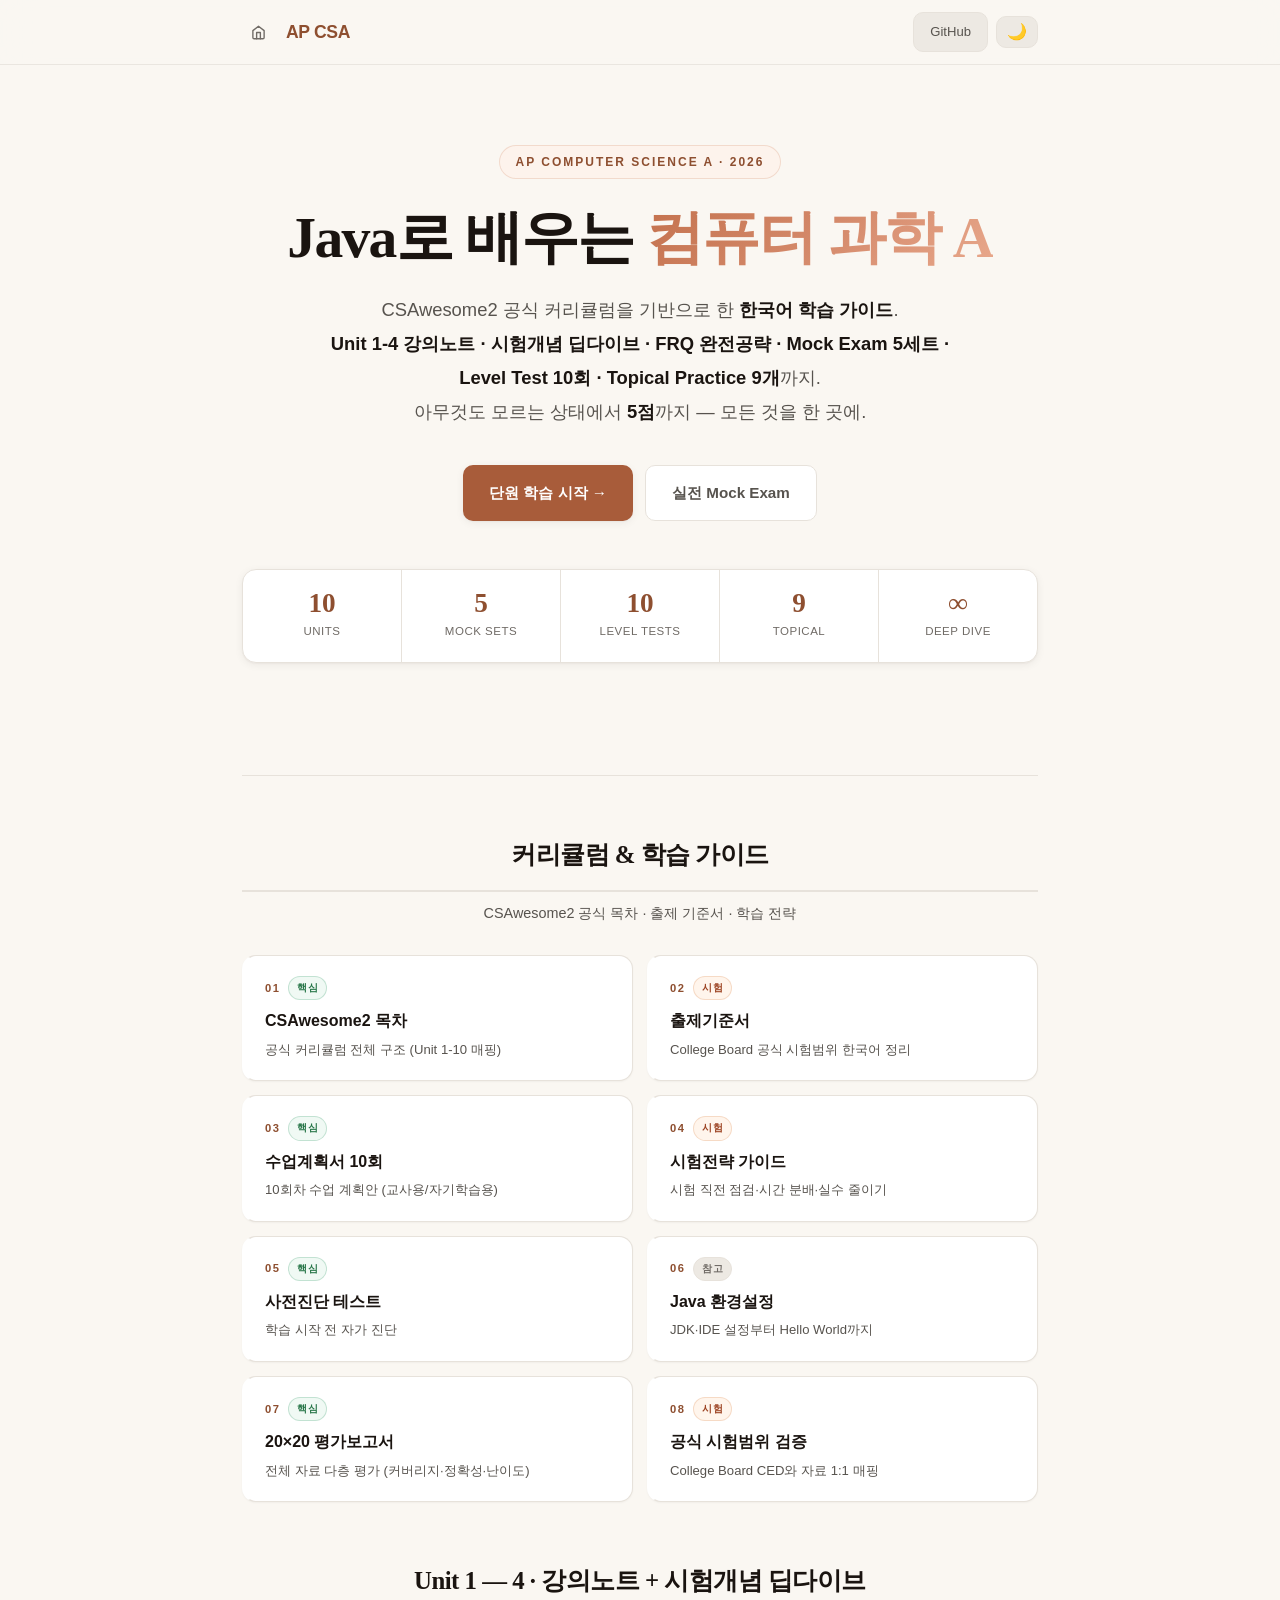
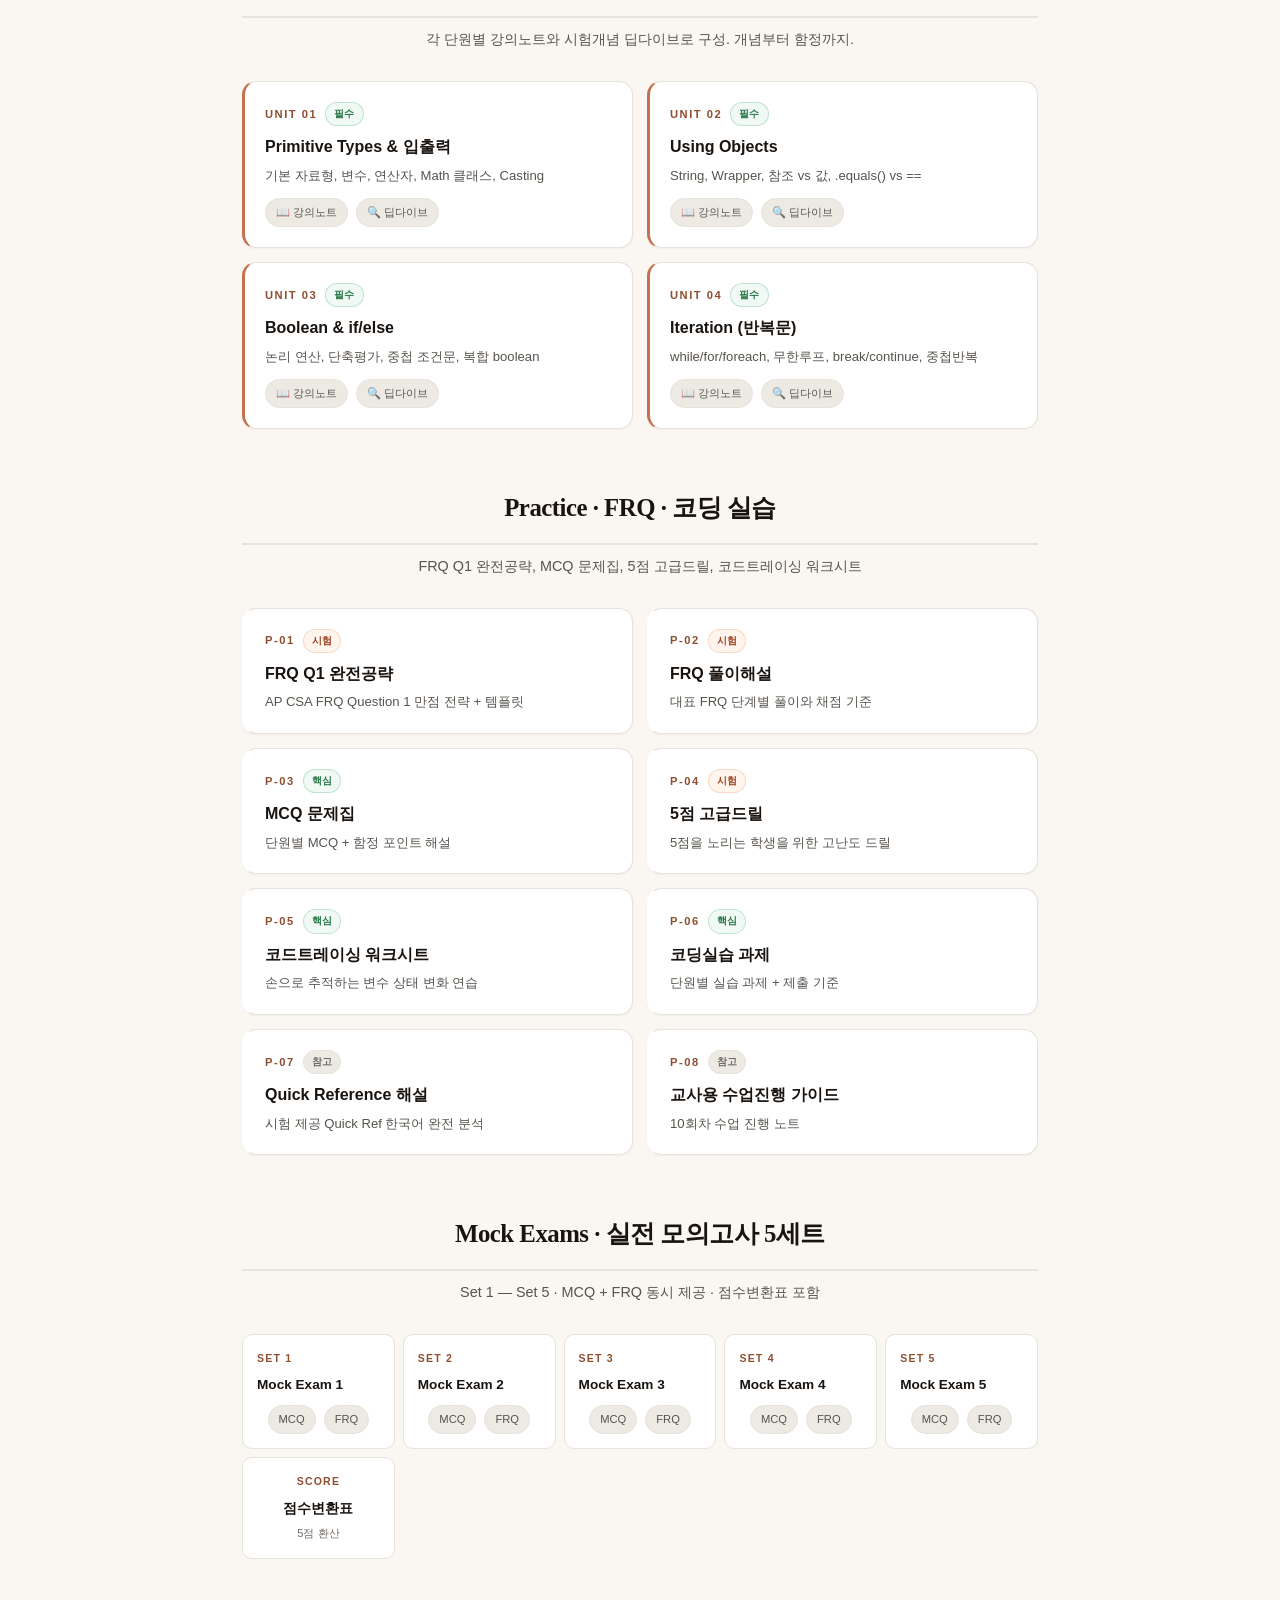
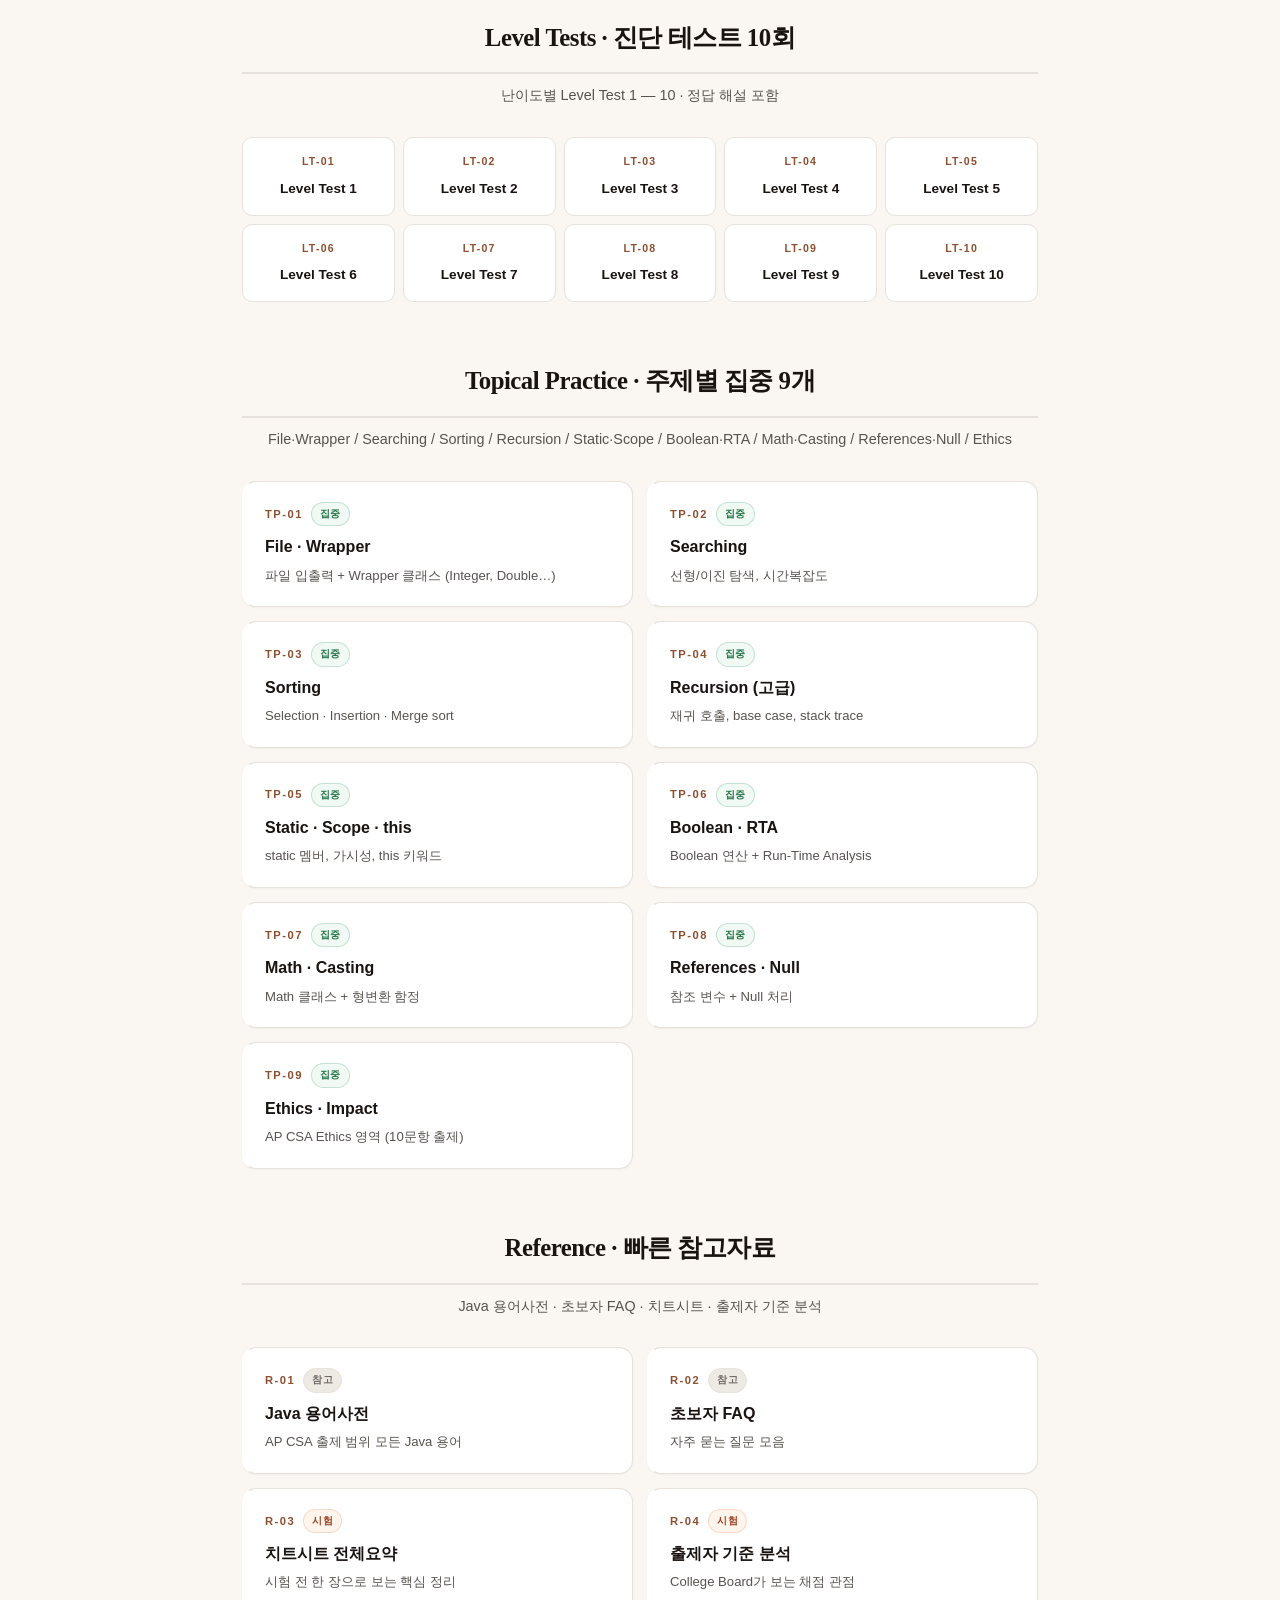
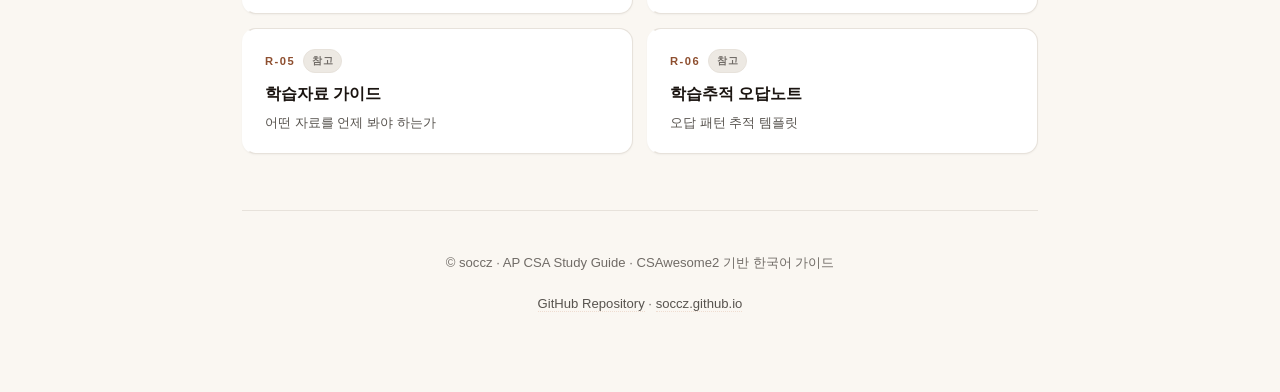
==== index.html @ 35b4ce29 "Add visualization site (index + viewer) — python-why 스타일 - index.html: 7개 섹션 카드 (Curriculum / Units " ====
<!DOCTYPE html>
<html lang="ko" data-theme="light">
<head>
  <script>try{var t=localStorage.getItem("ap-csa-theme");if(t)document.documentElement.setAttribute("data-theme",t);}catch(e){}</script>
  <meta charset="UTF-8">
  <link rel="icon" type="image/svg+xml" href="assets/favicon.svg">
  <meta name="viewport" content="width=device-width, initial-scale=1.0">
  <title>AP CSA — Java로 배우는 컴퓨터 과학 A | 2026 시험 완벽 대비</title>
  <meta name="description" content="AP Computer Science A 한국어 완벽 가이드. CSAwesome2 기반 Unit 1-10 강의노트, FRQ 완전공략, Mock Exam 5세트, Level Test 10회, Topical Practice 9개. 아무것도 모르는 상태에서 5점까지.">
  <meta property="og:type" content="website">
  <meta property="og:title" content="AP CSA — Java로 배우는 컴퓨터 과학 A">
  <meta property="og:description" content="CSAwesome2 기반 한국어 학습 가이드. Unit 강의노트 + 시험개념 딥다이브 + FRQ 공략 + Mock Exam + Level Test + Topical Practice.">
  <meta property="og:url" content="https://soccz.github.io/AP_CSA/">
  <meta property="og:site_name" content="AP CSA Study Guide">
  <meta property="og:locale" content="ko_KR">
  <meta name="twitter:card" content="summary">
  <link rel="canonical" href="https://soccz.github.io/AP_CSA/">
  <link rel="stylesheet" href="css/style.css">
  <style>
    /* ===== AP CSA LANDING ===== */
    .hero { padding: 80px 0 56px; text-align: center; }
    .hero-eyebrow {
      display: inline-block; font-size: 0.75rem; font-weight: 700;
      letter-spacing: 2px; text-transform: uppercase;
      color: var(--accent-text); background: var(--accent-soft);
      border: 1px solid var(--border-accent); border-radius: var(--radius-full);
      padding: 5px 16px; margin-bottom: 24px;
    }
    .hero-title {
      font-family: 'Noto Serif KR', serif;
      font-size: clamp(2.4rem, 6vw, 3.6rem);
      font-weight: 900; line-height: 1.2; letter-spacing: -0.03em;
      color: var(--text); margin-bottom: 8px;
    }
    .hero-title .accent {
      background: var(--accent-gradient);
      -webkit-background-clip: text; -webkit-text-fill-color: transparent;
      background-clip: text;
    }
    .hero-subtitle-main {
      font-size: clamp(1rem, 2.5vw, 1.15rem);
      color: var(--text-secondary); line-height: 1.85;
      max-width: 620px; margin: 20px auto 0;
    }
    .hero-subtitle-main strong { color: var(--text); font-weight: 700; }
    .hero-cta-group {
      display: flex; gap: 12px; justify-content: center; flex-wrap: wrap; margin-top: 36px;
    }
    .btn-primary, .btn-secondary {
      display: inline-flex; align-items: center; gap: 8px;
      border-radius: var(--radius-sm); padding: 13px 26px;
      font-size: 0.95rem; font-weight: 700; text-decoration: none; cursor: pointer;
      transition: all 0.25s var(--ease-out); font-family: 'Noto Sans KR', sans-serif;
    }
    .btn-primary { background: var(--accent-hover); color:#fff; border: none; box-shadow: var(--shadow-sm); }
    .btn-primary:hover { transform: translateY(-2px); box-shadow: var(--shadow-md), 0 0 0 4px var(--accent-soft); color:#fff; }
    .btn-secondary { background: var(--bg-elevated); color: var(--text-secondary); border: 1px solid var(--border); }
    .btn-secondary:hover { color: var(--text); border-color: var(--border-accent); transform: translateY(-2px); box-shadow: var(--shadow-sm); }

    .stats-row {
      display: flex; gap: 0; justify-content: center;
      border: 1px solid var(--border); border-radius: var(--radius);
      background: var(--bg-elevated); overflow: hidden;
      margin: 48px 0 0; box-shadow: var(--shadow-sm);
    }
    .stat-item { flex: 1; text-align: center; padding: 20px 12px; border-right: 1px solid var(--border); }
    .stat-item:last-child { border-right: none; }
    .stat-num { font-family: 'Noto Serif KR', serif; font-size: 1.7rem; font-weight: 900; color: var(--accent-text); line-height: 1; display: block; }
    .stat-label { font-size: 0.72rem; color: var(--text-muted); margin-top: 4px; display: block; letter-spacing: 0.5px; }

    .section-divider { border:none; height:1px; background: var(--border); margin: 56px 0; }

    .section-header { text-align: center; margin-bottom: 28px; }
    .section-header h2 { font-size: 1.55rem; font-weight: 900; margin-bottom: 8px; }
    .section-header p { color: var(--text-secondary); font-size: 0.9rem; }

    .card-grid {
      display: grid; grid-template-columns: repeat(auto-fill, minmax(280px, 1fr));
      gap: 14px; margin-bottom: 56px;
    }
    .doc-card {
      background: var(--bg-elevated); border: 1px solid var(--border);
      border-radius: var(--radius); padding: 20px 20px;
      text-decoration: none; color: inherit;
      transition: all 0.25s var(--ease-out);
      box-shadow: var(--shadow-xs); display: block;
      border-left: 3px solid transparent;
    }
    .doc-card:hover {
      transform: translateY(-3px); box-shadow: var(--shadow-md);
      border-color: var(--border-accent); border-left-color: var(--accent);
      color: inherit;
    }
    .doc-card-meta {
      display: flex; align-items: center; gap: 8px; margin-bottom: 10px;
    }
    .doc-card-num {
      font-size: 0.7rem; font-weight: 700; color: var(--accent-text);
      text-transform: uppercase; letter-spacing: 1.5px;
    }
    .doc-card-tag {
      font-size: 0.62rem; font-weight: 600; padding: 2px 8px;
      border-radius: var(--radius-full); border: 1px solid; letter-spacing: 0.3px;
    }
    .tag-core { color:#267547; background:#f0f9f4; border-color: rgba(59,155,110,0.25); }
    .tag-exam { color:#9c4221; background:#fff5ec; border-color: rgba(220,135,80,0.25); }
    .tag-ref  { color: var(--text-muted); background: var(--surface); border-color: var(--border); }
    [data-theme="dark"] .tag-core { color:#7ee0a8; background: rgba(59,155,110,0.12); }
    [data-theme="dark"] .tag-exam { color:#ffb27a; background: rgba(220,135,80,0.12); }

    .doc-card-title {
      font-size: 1rem; font-weight: 700; margin-bottom: 6px;
      line-height: 1.4; color: var(--text);
    }
    .doc-card-desc {
      font-size: 0.82rem; color: var(--text-secondary); line-height: 1.65;
    }

    /* Sub-grid for compact mock/level/tp lists */
    .compact-grid {
      display: grid; grid-template-columns: repeat(auto-fill, minmax(140px, 1fr));
      gap: 8px; margin-bottom: 56px;
    }
    .mini-card {
      background: var(--bg-elevated); border: 1px solid var(--border);
      border-radius: var(--radius-sm); padding: 14px 14px;
      text-decoration: none; color: inherit;
      transition: all 0.2s var(--ease-out); display: block;
      text-align: center;
    }
    .mini-card:hover {
      transform: translateY(-2px); box-shadow: var(--shadow-sm);
      border-color: var(--border-accent); color: inherit;
    }
    .mini-card-num { font-size: 0.66rem; font-weight: 700; color: var(--accent-text); letter-spacing: 1.2px; text-transform: uppercase; }
    .mini-card-title { font-size: 0.85rem; font-weight: 700; margin-top: 4px; color: var(--text); }
    .mini-card-sub { font-size: 0.7rem; color: var(--text-muted); margin-top: 2px; }

    .pill-row { display:flex; gap: 8px; flex-wrap: wrap; margin-top: 12px; }
    .pill {
      font-size: 0.7rem; padding: 3px 10px; border-radius: var(--radius-full);
      background: var(--surface); border: 1px solid var(--border); color: var(--text-secondary);
    }

    .footer { padding: 40px 0 60px; text-align: center; color: var(--text-muted); font-size: 0.82rem; border-top: 1px solid var(--border); margin-top: 32px; }
    .footer a { color: var(--text-secondary); text-decoration: none; border-bottom: 1px dotted var(--border-accent); }
  </style>
</head>
<body>
<a href="#main-content" class="skip-link">본문 바로가기</a>

<header class="site-header">
  <div class="header-inner">
    <div style="display:flex;align-items:center;gap:12px;">
      <a href="https://soccz.github.io" class="home-btn" title="soccz.github.io" aria-label="포트폴리오 홈"><svg width="15" height="15" viewBox="0 0 24 24" fill="none" stroke="currentColor" stroke-width="2.2" stroke-linecap="round" stroke-linejoin="round"><path d="M3 9l9-7 9 7v11a2 2 0 01-2 2H5a2 2 0 01-2-2z"/><polyline points="9 22 9 12 15 12 15 22"/></svg></a>
      <a href="index.html" class="site-title">AP CSA</a>
    </div>
    <div class="header-nav">
      <a href="https://github.com/soccz/AP_CSA" target="_blank" rel="noopener" class="nav-btn">GitHub</a>
      <button class="theme-toggle" aria-label="테마 전환"><span aria-hidden="true">🌙</span></button>
    </div>
  </div>
</header>

<div class="page-wrapper">
<main id="main-content" class="container">

  <!-- HERO -->
  <section class="hero">
    <span class="hero-eyebrow">AP Computer Science A · 2026</span>
    <h1 class="hero-title">Java로 배우는 <span class="accent">컴퓨터 과학 A</span></h1>
    <p class="hero-subtitle-main">
      CSAwesome2 공식 커리큘럼을 기반으로 한 <strong>한국어 학습 가이드</strong>.<br>
      <strong>Unit 1-4 강의노트 · 시험개념 딥다이브 · FRQ 완전공략 · Mock Exam 5세트 · Level Test 10회 · Topical Practice 9개</strong>까지.<br>
      아무것도 모르는 상태에서 <strong>5점</strong>까지 — 모든 것을 한 곳에.
    </p>
    <div class="hero-cta-group">
      <a href="#units" class="btn-primary">단원 학습 시작 →</a>
      <a href="#mock" class="btn-secondary">실전 Mock Exam</a>
    </div>
    <div class="stats-row">
      <div class="stat-item"><span class="stat-num">10</span><span class="stat-label">UNITS</span></div>
      <div class="stat-item"><span class="stat-num">5</span><span class="stat-label">MOCK SETS</span></div>
      <div class="stat-item"><span class="stat-num">10</span><span class="stat-label">LEVEL TESTS</span></div>
      <div class="stat-item"><span class="stat-num">9</span><span class="stat-label">TOPICAL</span></div>
      <div class="stat-item"><span class="stat-num">∞</span><span class="stat-label">DEEP DIVE</span></div>
    </div>
  </section>

  <hr class="section-divider" id="curriculum">

  <!-- 1. CURRICULUM -->
  <div class="section-header">
    <h2>커리큘럼 & 학습 가이드</h2>
    <p>CSAwesome2 공식 목차 · 출제 기준서 · 학습 전략</p>
  </div>
  <div class="card-grid" id="grid-curriculum"></div>

  <!-- 2. UNITS -->
  <div class="section-header" id="units">
    <h2>Unit 1 — 4 · 강의노트 + 시험개념 딥다이브</h2>
    <p>각 단원별 강의노트와 시험개념 딥다이브로 구성. 개념부터 함정까지.</p>
  </div>
  <div class="card-grid" id="grid-units"></div>

  <!-- 3. PRACTICE -->
  <div class="section-header" id="practice">
    <h2>Practice · FRQ · 코딩 실습</h2>
    <p>FRQ Q1 완전공략, MCQ 문제집, 5점 고급드릴, 코드트레이싱 워크시트</p>
  </div>
  <div class="card-grid" id="grid-practice"></div>

  <!-- 4. MOCK -->
  <div class="section-header" id="mock">
    <h2>Mock Exams · 실전 모의고사 5세트</h2>
    <p>Set 1 — Set 5 · MCQ + FRQ 동시 제공 · 점수변환표 포함</p>
  </div>
  <div class="compact-grid" id="grid-mock"></div>

  <!-- 5. LEVEL TESTS -->
  <div class="section-header" id="level">
    <h2>Level Tests · 진단 테스트 10회</h2>
    <p>난이도별 Level Test 1 — 10 · 정답 해설 포함</p>
  </div>
  <div class="compact-grid" id="grid-level"></div>

  <!-- 6. TOPICAL -->
  <div class="section-header" id="topical">
    <h2>Topical Practice · 주제별 집중 9개</h2>
    <p>File·Wrapper / Searching / Sorting / Recursion / Static·Scope / Boolean·RTA / Math·Casting / References·Null / Ethics</p>
  </div>
  <div class="card-grid" id="grid-topical"></div>

  <!-- 7. REFERENCE -->
  <div class="section-header" id="reference">
    <h2>Reference · 빠른 참고자료</h2>
    <p>Java 용어사전 · 초보자 FAQ · 치트시트 · 출제자 기준 분석</p>
  </div>
  <div class="card-grid" id="grid-reference"></div>

  <footer class="footer">
    <p>© soccz · AP CSA Study Guide · CSAwesome2 기반 한국어 가이드</p>
    <p style="margin-top:6px;"><a href="https://github.com/soccz/AP_CSA" target="_blank" rel="noopener">GitHub Repository</a> · <a href="https://soccz.github.io" target="_blank" rel="noopener">soccz.github.io</a></p>
  </footer>

</main>
</div>

<script>
const DATA = {
  curriculum: [
    {file: '01_curriculum/CSAwesome2_목차.md',  num:'01', title:'CSAwesome2 목차', desc:'공식 커리큘럼 전체 구조 (Unit 1-10 매핑)', tag:'core'},
    {file: '출제기준서.md',                     num:'02', title:'출제기준서',       desc:'College Board 공식 시험범위 한국어 정리', tag:'exam'},
    {file: '03_practice/수업계획서_10회.md',    num:'03', title:'수업계획서 10회',   desc:'10회차 수업 계획안 (교사용/자기학습용)', tag:'core'},
    {file: '03_practice/시험전략_가이드.md',    num:'04', title:'시험전략 가이드',   desc:'시험 직전 점검·시간 분배·실수 줄이기', tag:'exam'},
    {file: '03_practice/00_사전진단_테스트.md', num:'05', title:'사전진단 테스트',   desc:'학습 시작 전 자가 진단', tag:'core'},
    {file: '03_practice/00_Java_환경설정_가이드.md', num:'06', title:'Java 환경설정', desc:'JDK·IDE 설정부터 Hello World까지', tag:'ref'},
    {file: '20x20_평가보고서.md',               num:'07', title:'20×20 평가보고서', desc:'전체 자료 다층 평가 (커버리지·정확성·난이도)', tag:'core'},
    {file: '공식_시험범위_검증.md',             num:'08', title:'공식 시험범위 검증', desc:'College Board CED와 자료 1:1 매핑', tag:'exam'},
  ],
  units: [
    {n:1, lecture:'03_practice/Unit1_강의노트.md',    deep:'03_practice/Unit1_시험개념_딥다이브.md', title:'Primitive Types & 입출력', desc:'기본 자료형, 변수, 연산자, Math 클래스, Casting'},
    {n:2, lecture:'03_practice/Unit2_강의노트.md',    deep:'03_practice/Unit2_시험개념_딥다이브.md', title:'Using Objects',           desc:'String, Wrapper, 참조 vs 값, .equals() vs =='},
    {n:3, lecture:'03_practice/Unit3_강의노트.md',    deep:'03_practice/Unit3_시험개념_딥다이브.md', title:'Boolean & if/else',       desc:'논리 연산, 단축평가, 중첩 조건문, 복합 boolean'},
    {n:4, lecture:'03_practice/Unit4_강의노트.md',    deep:'03_practice/Unit4_시험개념_딥다이브.md', title:'Iteration (반복문)',       desc:'while/for/foreach, 무한루프, break/continue, 중첩반복'},
  ],
  practice: [
    {file: '03_practice/FRQ_Q1_완전공략.md',         num:'P-01', title:'FRQ Q1 완전공략',     desc:'AP CSA FRQ Question 1 만점 전략 + 템플릿', tag:'exam'},
    {file: '03_practice/FRQ_풀이해설.md',            num:'P-02', title:'FRQ 풀이해설',         desc:'대표 FRQ 단계별 풀이와 채점 기준', tag:'exam'},
    {file: '03_practice/MCQ_문제집.md',              num:'P-03', title:'MCQ 문제집',           desc:'단원별 MCQ + 함정 포인트 해설', tag:'core'},
    {file: '03_practice/5점_고급드릴.md',            num:'P-04', title:'5점 고급드릴',         desc:'5점을 노리는 학생을 위한 고난도 드릴', tag:'exam'},
    {file: '03_practice/코드트레이싱_워크시트.md',   num:'P-05', title:'코드트레이싱 워크시트', desc:'손으로 추적하는 변수 상태 변화 연습', tag:'core'},
    {file: '03_practice/코딩실습_과제.md',           num:'P-06', title:'코딩실습 과제',        desc:'단원별 실습 과제 + 제출 기준', tag:'core'},
    {file: '03_practice/QuickReference_한국어해설.md', num:'P-07', title:'Quick Reference 해설', desc:'시험 제공 Quick Ref 한국어 완전 분석', tag:'ref'},
    {file: '03_practice/교사용_수업진행_가이드.md',  num:'P-08', title:'교사용 수업진행 가이드', desc:'10회차 수업 진행 노트', tag:'ref'},
  ],
  mock: [1,2,3,4,5].map(i => ({ n:i, mcq:`05_mock_exams/Set${i}_MCQ.md`, frq:`05_mock_exams/Set${i}_FRQ.md` })),
  level: Array.from({length:10}, (_,i)=>({ n:i+1, file:`06_level_tests/LevelTest${i+1}.md` })),
  topical: [
    {n:1, file:'07_topical_practice/TP1_File_Wrapper.md',        title:'File · Wrapper',       desc:'파일 입출력 + Wrapper 클래스 (Integer, Double…)'},
    {n:2, file:'07_topical_practice/TP2_Searching.md',           title:'Searching',            desc:'선형/이진 탐색, 시간복잡도'},
    {n:3, file:'07_topical_practice/TP3_Sorting.md',             title:'Sorting',              desc:'Selection · Insertion · Merge sort'},
    {n:4, file:'07_topical_practice/TP4_Recursion_Advanced.md',  title:'Recursion (고급)',     desc:'재귀 호출, base case, stack trace'},
    {n:5, file:'07_topical_practice/TP5_Static_Scope_This.md',   title:'Static · Scope · this',desc:'static 멤버, 가시성, this 키워드'},
    {n:6, file:'07_topical_practice/TP6_Boolean_RTA.md',         title:'Boolean · RTA',        desc:'Boolean 연산 + Run-Time Analysis'},
    {n:7, file:'07_topical_practice/TP7_Math_Casting.md',        title:'Math · Casting',       desc:'Math 클래스 + 형변환 함정'},
    {n:8, file:'07_topical_practice/TP8_References_Null.md',     title:'References · Null',    desc:'참조 변수 + Null 처리'},
    {n:9, file:'07_topical_practice/TP9_Ethics_Impact.md',       title:'Ethics · Impact',      desc:'AP CSA Ethics 영역 (10문항 출제)'},
  ],
  reference: [
    {file:'04_reference/Java_용어사전.md',     num:'R-01', title:'Java 용어사전',     desc:'AP CSA 출제 범위 모든 Java 용어', tag:'ref'},
    {file:'04_reference/초보자_FAQ.md',        num:'R-02', title:'초보자 FAQ',         desc:'자주 묻는 질문 모음', tag:'ref'},
    {file:'04_reference/치트시트_전체요약.md', num:'R-03', title:'치트시트 전체요약', desc:'시험 전 한 장으로 보는 핵심 정리', tag:'exam'},
    {file:'04_reference/출제자_기준_분석.md',  num:'R-04', title:'출제자 기준 분석',   desc:'College Board가 보는 채점 관점', tag:'exam'},
    {file:'04_reference/학습자료_가이드.md',   num:'R-05', title:'학습자료 가이드',   desc:'어떤 자료를 언제 봐야 하는가', tag:'ref'},
    {file:'04_reference/학습추적_오답노트.md', num:'R-06', title:'학습추적 오답노트', desc:'오답 패턴 추적 템플릿', tag:'ref'},
  ],
};

function viewerLink(file, title) {
  return `viewer.html?file=${encodeURIComponent(file)}&title=${encodeURIComponent(title)}`;
}

function tagClass(t) { return t === 'core' ? 'tag-core' : t === 'exam' ? 'tag-exam' : 'tag-ref'; }
function tagLabel(t) { return t === 'core' ? '핵심' : t === 'exam' ? '시험' : '참고'; }

// Doc-style cards (curriculum, practice, reference, topical)
function renderDocGrid(id, items) {
  const el = document.getElementById(id);
  el.innerHTML = items.map(it => `
    <a href="${viewerLink(it.file, it.title)}" class="doc-card">
      <div class="doc-card-meta">
        <span class="doc-card-num">${it.num}</span>
        ${it.tag ? `<span class="doc-card-tag ${tagClass(it.tag)}">${tagLabel(it.tag)}</span>` : ''}
      </div>
      <div class="doc-card-title">${it.title}</div>
      <div class="doc-card-desc">${it.desc}</div>
    </a>
  `).join('');
}

// Topical: same as doc-card but uses .n
function renderTopicalGrid(id, items) {
  const el = document.getElementById(id);
  el.innerHTML = items.map(it => `
    <a href="${viewerLink(it.file, it.title)}" class="doc-card">
      <div class="doc-card-meta">
        <span class="doc-card-num">TP-${String(it.n).padStart(2,'0')}</span>
        <span class="doc-card-tag tag-core">집중</span>
      </div>
      <div class="doc-card-title">${it.title}</div>
      <div class="doc-card-desc">${it.desc}</div>
    </a>
  `).join('');
}

// Units: 강의노트 + 딥다이브 두 링크
function renderUnitsGrid(id, items) {
  const el = document.getElementById(id);
  el.innerHTML = items.map(u => `
    <div class="doc-card" style="cursor:default;border-left-color: var(--accent);">
      <div class="doc-card-meta">
        <span class="doc-card-num">UNIT ${String(u.n).padStart(2,'0')}</span>
        <span class="doc-card-tag tag-core">필수</span>
      </div>
      <div class="doc-card-title">${u.title}</div>
      <div class="doc-card-desc">${u.desc}</div>
      <div class="pill-row">
        <a href="${viewerLink(u.lecture, 'Unit '+u.n+' 강의노트')}" class="pill" style="text-decoration:none;">📖 강의노트</a>
        <a href="${viewerLink(u.deep, 'Unit '+u.n+' 시험개념 딥다이브')}" class="pill" style="text-decoration:none;">🔍 딥다이브</a>
      </div>
    </div>
  `).join('');
}

// Mock: MCQ + FRQ
function renderMockGrid(id, items) {
  const el = document.getElementById(id);
  el.innerHTML = items.map(m => `
    <div class="mini-card" style="cursor:default;text-align:left;">
      <div class="mini-card-num">SET ${m.n}</div>
      <div class="mini-card-title">Mock Exam ${m.n}</div>
      <div class="pill-row" style="margin-top:8px;justify-content:center;">
        <a href="${viewerLink(m.mcq,'Mock Set '+m.n+' MCQ')}" class="pill" style="text-decoration:none;">MCQ</a>
        <a href="${viewerLink(m.frq,'Mock Set '+m.n+' FRQ')}" class="pill" style="text-decoration:none;">FRQ</a>
      </div>
    </div>
  `).join('') + `
    <a href="${viewerLink('05_mock_exams/점수변환표.md','점수변환표')}" class="mini-card">
      <div class="mini-card-num">SCORE</div>
      <div class="mini-card-title">점수변환표</div>
      <div class="mini-card-sub">5점 환산</div>
    </a>
  `;
}

function renderLevelGrid(id, items) {
  const el = document.getElementById(id);
  el.innerHTML = items.map(l => `
    <a href="${viewerLink(l.file,'Level Test '+l.n)}" class="mini-card">
      <div class="mini-card-num">LT-${String(l.n).padStart(2,'0')}</div>
      <div class="mini-card-title">Level Test ${l.n}</div>
    </a>
  `).join('');
}

renderDocGrid('grid-curriculum', DATA.curriculum);
renderUnitsGrid('grid-units', DATA.units);
renderDocGrid('grid-practice', DATA.practice);
renderMockGrid('grid-mock', DATA.mock);
renderLevelGrid('grid-level', DATA.level);
renderTopicalGrid('grid-topical', DATA.topical);
renderDocGrid('grid-reference', DATA.reference);

// Theme toggle
(function(){
  const btn = document.querySelector('.theme-toggle');
  if (!btn) return;
  function set(t){ document.documentElement.setAttribute('data-theme', t); try{localStorage.setItem('ap-csa-theme', t);}catch(e){} btn.querySelector('span').textContent = t === 'dark' ? '☀️' : '🌙'; }
  set(document.documentElement.getAttribute('data-theme') || 'light');
  btn.addEventListener('click', () => set(document.documentElement.getAttribute('data-theme') === 'dark' ? 'light' : 'dark'));
})();
</script>
</body>
</html>
---- css/style.css ----
/* ================================================================
   Python WHY — Premium Educational Stylesheet
   "파이썬은 왜?" — Modern, Soft, Premium Design System
   ================================================================ */

/* Skip-to-content link (접근성) */
.skip-link {
  position: absolute;
  top: -100%;
  left: 16px;
  z-index: 9999;
  padding: 8px 16px;
  background: var(--accent);
  color: #fff;
  border-radius: var(--radius-sm);
  font-weight: 600;
  text-decoration: none;
  transition: top 0.2s;
}
.skip-link:focus {
  top: 8px;
}

/* --- Google Fonts --- */
@import url('https://fonts.googleapis.com/css2?family=Noto+Serif+KR:wght@400;600;700;900&family=Noto+Sans+KR:wght@300;400;500;600;700;900&family=JetBrains+Mono:ital,wght@0,400;0,500;0,600;0,700;1,400&display=swap');

/* ================================================================
   DESIGN TOKENS — Light Theme
   ================================================================ */
:root,
[data-theme="light"] {
  /* Canvas — warm off-white */
  --bg:              #faf7f2;
  --bg-secondary:    #f3ede4;
  --bg-elevated:     #ffffff;

  /* Text — warm dark */
  --text:            #1a1410;
  --text-primary:    #1a1410;
  --text-secondary:  #57534e;
  --text-muted:      #706b66;   /* darkened from #a8a29e for WCAG AA (4.6:1 on #faf7f2) */
  --text-inverse:    #ffffff;

  /* Fonts */
  --font-code:       'JetBrains Mono', 'Fira Code', ui-monospace, SFMono-Regular, Menlo, monospace;

  /* Surfaces */
  --surface:         #ede9e3;
  --surface-hover:   #e6dfd7;
  --surface-accent:  #fdf3ec;

  /* Brand / Accent — Burnt Orange.
     --accent-text is a darker shade used for text (WCAG AA 4.5+ on bg);
     --accent keeps the brand tone for borders, buttons, backgrounds. */
  --accent:          #c4724e;
  --accent-text:     #8e4f30;   /* 4.9:1 on #faf7f2 — AA pass for normal text */
  --accent-hover:    #a85c3a;
  --accent-soft:     #fdf3ec;
  --accent-muted:    #e5bfae;
  --accent-gradient: linear-gradient(135deg, #c4724e 0%, #d4896a 50%, #e8a88c 100%);

  /* Borders */
  --border:          #e7e2db;
  --border-light:    #f0ece5;
  --border-accent:   rgba(196, 114, 78, 0.2);

  /* Code — stays dark (Catppuccin Mocha) */
  --code-bg:         #1e1e2e;
  --code-surface:    #252538;
  --code-border:     #313147;
  --code-text:       #cdd6f4;
  --code-keyword:    #cba6f7;
  --code-string:     #a6e3a1;
  --code-comment:    #9ca0b4;
  --code-number:     #fab387;
  --code-builtin:    #89dceb;
  --code-decorator:  #f38ba8;
  --code-glow:       rgba(196, 114, 78, 0.06);

  /* Shadows */
  --shadow-xs:       0 1px 2px rgba(26, 20, 16, 0.04);
  --shadow-sm:       0 2px 8px rgba(26, 20, 16, 0.06), 0 1px 2px rgba(26, 20, 16, 0.04);
  --shadow-md:       0 4px 16px rgba(26, 20, 16, 0.08), 0 2px 4px rgba(26, 20, 16, 0.04);
  --shadow-lg:       0 8px 32px rgba(26, 20, 16, 0.09), 0 2px 8px rgba(26, 20, 16, 0.04);
  --shadow-xl:       0 16px 48px rgba(26, 20, 16, 0.11), 0 4px 16px rgba(26, 20, 16, 0.05);
  --shadow-glow:     0 0 24px rgba(196, 114, 78, 0.14);
  --shadow-card-hover: 0 12px 40px rgba(26, 20, 16, 0.1), 0 4px 12px rgba(26, 20, 16, 0.05);

  /* Radii */
  --radius:          14px;
  --radius-sm:       10px;
  --radius-xs:       6px;
  --radius-full:     9999px;

  /* Level Colors — Sophisticated muted tones.
     --level-*-text are darker variants used when level color is rendered
     as text on the tinted level-bg (WCAG AA 4.5+). */
  --level-elem:         #3b9b6e;
  --level-elem-text:    #267547;
  --level-elem-bg:      linear-gradient(135deg, #f0f9f4 0%, #e6f5ec 100%);
  --level-elem-bg-flat: #f0f9f4;
  --level-elem-border:  rgba(59, 155, 110, 0.2);
  --level-elem-glow:    rgba(59, 155, 110, 0.06);

  --level-inter:         #c48b2c;
  --level-inter-text:    #8a5f0e;
  --level-inter-bg:      linear-gradient(135deg, #fdf8ef 0%, #faf2e2 100%);
  --level-inter-bg-flat: #fdf8ef;
  --level-inter-border:  rgba(196, 139, 44, 0.2);
  --level-inter-glow:    rgba(196, 139, 44, 0.06);

  --level-adv:         #c45858;
  --level-adv-text:    #963434;
  --level-adv-bg:      linear-gradient(135deg, #fdf2f2 0%, #fae8e8 100%);
  --level-adv-bg-flat: #fdf2f2;
  --level-adv-border:  rgba(196, 88, 88, 0.2);
  --level-adv-glow:    rgba(196, 88, 88, 0.06);

  --level-expert:         #5a48c0;
  --level-expert-text:    #4835a0;
  --level-expert-bg:      linear-gradient(135deg, #f2f0fc 0%, #e8e4f8 100%);
  --level-expert-bg-flat: #f2f0fc;
  --level-expert-border:  rgba(90, 72, 192, 0.22);
  --level-expert-glow:    rgba(90, 72, 192, 0.08);

  /* Special Boxes — Gradient backgrounds */
  --why-bg:       linear-gradient(135deg, #fef9ef 0%, #fdf3de 100%);
  --why-bg-flat:  #fef9ef;
  --why-accent:   #d4930c;
  --why-border:   rgba(212, 147, 12, 0.25);
  --why-text:     #7a5408;
  --why-icon-bg:  rgba(212, 147, 12, 0.1);

  --ai-bg:       linear-gradient(135deg, #f5f0ff 0%, #ede5ff 100%);
  --ai-bg-flat:  #f5f0ff;
  --ai-accent:   #7c5cbf;
  --ai-border:   rgba(124, 92, 191, 0.2);
  --ai-text:     #4a2d82;
  --ai-icon-bg:  rgba(124, 92, 191, 0.1);

  --computer-bg:       linear-gradient(135deg, #eef8f4 0%, #e2f4ec 100%);
  --computer-bg-flat:  #eef8f4;
  --computer-accent:   #2d9b6e;
  --computer-border:   rgba(45, 155, 110, 0.2);
  --computer-text:     #145740;
  --computer-icon-bg:  rgba(45, 155, 110, 0.1);

  --caution-bg:       linear-gradient(135deg, #fef2f3 0%, #fde8ea 100%);
  --caution-bg-flat:  #fef2f3;
  --caution-accent:   #d44058;
  --caution-border:   rgba(212, 64, 88, 0.2);
  --caution-text:     #8e1f34;
  --caution-icon-bg:  rgba(212, 64, 88, 0.1);

  --docs-bg:       linear-gradient(135deg, #eff6ff 0%, #e4eeff 100%);
  --docs-bg-flat:  #eff6ff;
  --docs-accent:   #3878c7;
  --docs-border:   rgba(56, 120, 199, 0.2);
  --docs-text:     #1c4a7e;
  --docs-icon-bg:  rgba(56, 120, 199, 0.1);

  /* Header */
  --header-bg:     rgba(250, 247, 242, 0.85);
  --header-border: rgba(231, 226, 219, 0.8);

  /* Transitions */
  --ease-out:   cubic-bezier(0.25, 0.46, 0.45, 0.94);
  --ease-spring: cubic-bezier(0.34, 1.56, 0.64, 1);

  /* Inline code (light) */
  --inline-code-bg: #f3ede4;
  --inline-code-border: #e7dfd3;
}

/* ================================================================
   DESIGN TOKENS — Dark Theme
   ================================================================ */
[data-theme="dark"] {
  --bg:              #110e0c;
  --bg-secondary:    #1a1512;
  --bg-elevated:     #211a16;

  --text:            #ede8e3;
  --text-primary:    #ede8e3;
  --text-secondary:  #a09890;
  --text-muted:      #6b6058;
  --text-inverse:    #110e0c;

  --surface:         #2a211c;
  --surface-hover:   #332820;
  --surface-accent:  #2e1f16;

  --accent:          #e08a60;
  --accent-text:     #f0a07a;   /* lighter for text on dark bg — AA 4.5+ on #110e0c */
  --accent-hover:    #e8a07c;
  --accent-soft:     rgba(224, 138, 96, 0.12);
  --accent-muted:    rgba(224, 138, 96, 0.3);
  --accent-gradient: linear-gradient(135deg, #c4724e 0%, #e08a60 50%, #f0a882 100%);

  --border:          #2c2520;
  --border-light:    #231e1a;
  --border-accent:   rgba(224, 138, 96, 0.18);

  --code-bg:         #121220;
  --code-surface:    #181828;
  --code-border:     #252540;
  --code-text:       #cdd6f4;
  --code-glow:       rgba(224, 138, 96, 0.08);

  --shadow-xs:       0 1px 2px rgba(0, 0, 0, 0.2);
  --shadow-sm:       0 2px 8px rgba(0, 0, 0, 0.25);
  --shadow-md:       0 4px 16px rgba(0, 0, 0, 0.3);
  --shadow-lg:       0 8px 32px rgba(0, 0, 0, 0.35);
  --shadow-xl:       0 16px 48px rgba(0, 0, 0, 0.4);
  --shadow-glow:     0 0 24px rgba(224, 138, 96, 0.18);
  --shadow-card-hover: 0 12px 40px rgba(0, 0, 0, 0.4);

  --level-elem:         #5dbe8a;
  --level-elem-text:    #8fd8b2;
  --level-elem-bg:      linear-gradient(135deg, rgba(93, 190, 138, 0.08) 0%, rgba(93, 190, 138, 0.04) 100%);
  --level-elem-bg-flat: rgba(93, 190, 138, 0.08);
  --level-elem-border:  rgba(93, 190, 138, 0.15);
  --level-elem-glow:    rgba(93, 190, 138, 0.05);

  --level-inter:         #daa64c;
  --level-inter-text:    #ecc87e;
  --level-inter-bg:      linear-gradient(135deg, rgba(218, 166, 76, 0.08) 0%, rgba(218, 166, 76, 0.04) 100%);
  --level-inter-bg-flat: rgba(218, 166, 76, 0.08);
  --level-inter-border:  rgba(218, 166, 76, 0.15);
  --level-inter-glow:    rgba(218, 166, 76, 0.05);

  --level-adv:         #e07070;
  --level-adv-text:    #f09a9a;
  --level-adv-bg:      linear-gradient(135deg, rgba(224, 112, 112, 0.08) 0%, rgba(224, 112, 112, 0.04) 100%);
  --level-adv-bg-flat: rgba(224, 112, 112, 0.08);
  --level-adv-border:  rgba(224, 112, 112, 0.15);
  --level-adv-glow:    rgba(224, 112, 112, 0.05);

  --level-expert:         #9d8de8;
  --level-expert-text:    #b5a7ed;
  --level-expert-bg:      linear-gradient(135deg, rgba(157, 141, 232, 0.1) 0%, rgba(157, 141, 232, 0.04) 100%);
  --level-expert-bg-flat: rgba(157, 141, 232, 0.08);
  --level-expert-border:  rgba(157, 141, 232, 0.18);
  --level-expert-glow:    rgba(157, 141, 232, 0.07);

  --why-bg:       linear-gradient(135deg, rgba(212, 147, 12, 0.1) 0%, rgba(212, 147, 12, 0.04) 100%);
  --why-bg-flat:  rgba(212, 147, 12, 0.08);
  --why-accent:   #e5a820;
  --why-border:   rgba(229, 168, 32, 0.18);
  --why-text:     #f0d68a;
  --why-icon-bg:  rgba(229, 168, 32, 0.12);

  --ai-bg:       linear-gradient(135deg, rgba(124, 92, 191, 0.1) 0%, rgba(124, 92, 191, 0.04) 100%);
  --ai-bg-flat:  rgba(124, 92, 191, 0.08);
  --ai-accent:   #a78bde;
  --ai-border:   rgba(167, 139, 222, 0.18);
  --ai-text:     #c9b6f0;
  --ai-icon-bg:  rgba(167, 139, 222, 0.12);

  --computer-bg:       linear-gradient(135deg, rgba(45, 155, 110, 0.1) 0%, rgba(45, 155, 110, 0.04) 100%);
  --computer-bg-flat:  rgba(45, 155, 110, 0.08);
  --computer-accent:   #4ec99b;
  --computer-border:   rgba(78, 201, 155, 0.18);
  --computer-text:     #8ae8c4;
  --computer-icon-bg:  rgba(78, 201, 155, 0.12);

  --caution-bg:       linear-gradient(135deg, rgba(212, 64, 88, 0.1) 0%, rgba(212, 64, 88, 0.04) 100%);
  --caution-bg-flat:  rgba(212, 64, 88, 0.08);
  --caution-accent:   #e86a80;
  --caution-border:   rgba(232, 106, 128, 0.18);
  --caution-text:     #f4a0b0;
  --caution-icon-bg:  rgba(232, 106, 128, 0.12);

  --docs-bg:       linear-gradient(135deg, rgba(56, 120, 199, 0.1) 0%, rgba(56, 120, 199, 0.04) 100%);
  --docs-bg-flat:  rgba(56, 120, 199, 0.08);
  --docs-accent:   #6a9fd8;
  --docs-border:   rgba(106, 159, 216, 0.18);
  --docs-text:     #a0c8ee;
  --docs-icon-bg:  rgba(106, 159, 216, 0.12);

  --header-bg:     rgba(17, 14, 12, 0.85);
  --header-border: rgba(44, 37, 32, 0.8);

  --inline-code-bg: #2a1f18;
  --inline-code-border: #3a2a20;
}


/* ================================================================
   RESET & BASE
   ================================================================ */
*,
*::before,
*::after {
  box-sizing: border-box;
  margin: 0;
  padding: 0;
}

html {
  font-size: 16px;
  scroll-behavior: smooth;
  scroll-padding-top: 80px;
  -webkit-text-size-adjust: 100%;
  text-rendering: optimizeLegibility;
  -webkit-font-smoothing: antialiased;
  -moz-osx-font-smoothing: grayscale;
}

body {
  font-family: 'Noto Sans KR', -apple-system, BlinkMacSystemFont, 'Segoe UI', sans-serif;
  background: var(--bg);
  color: var(--text);
  line-height: 1.85;
  transition: background-color 0.4s var(--ease-out), color 0.3s var(--ease-out);
  min-height: 100vh;
}

h1, h2, h3 {
  font-family: 'Noto Serif KR', 'Noto Sans KR', serif;
  letter-spacing: -0.02em;
}

::selection {
  background: var(--accent);
  color: var(--text-inverse);
}

a {
  color: var(--accent-text);
  text-decoration: none;
  transition: color 0.2s var(--ease-out);
}

/* 본문 속 인라인 링크는 밑줄로 주변 텍스트와 구분 (WCAG 2.4.4/1.4.1).
   --accent-hover (#a85c3a)를 쓰면 주변 본문(#1a1410) 대비 3.9:1,
   배경(#faf7f2) 대비 4.67:1 — 두 조건 동시 통과. */
p a, li a, td a, dd a, .story-block a, .level-section a,
.why-box a, .ai-box a, .computer-box a, .caution-box a, .docs-box a,
.reading-box a {
  color: var(--accent-hover);
  text-decoration-line: underline;
  text-decoration-style: solid;
  text-decoration-thickness: 2px;
  text-underline-offset: 2px;
}

a:hover {
  color: var(--accent-hover);
}

strong {
  font-weight: 700;
  color: var(--text);
}

em {
  font-style: italic;
}

hr {
  border: none;
  height: 1px;
  background: var(--border);
  margin: 32px 0;
}

img {
  max-width: 100%;
  height: auto;
}


/* ================================================================
   LAYOUT
   ================================================================ */
.page-wrapper {
  max-width: 860px;
  margin: 0 auto;
  padding: 0 clamp(16px, 4vw, 32px);
}


/* ================================================================
   HEADER — Glassmorphism
   ================================================================ */
.site-header {
  position: sticky;
  top: 0;
  z-index: 100;
  background: var(--header-bg);
  backdrop-filter: blur(20px) saturate(1.4);
  -webkit-backdrop-filter: blur(20px) saturate(1.4);
  border-bottom: 1px solid var(--header-border);
  padding: 0;
  transition: background-color 0.3s var(--ease-out), border-color 0.3s var(--ease-out);
}

.header-inner {
  max-width: 860px;
  margin: 0 auto;
  padding: 12px clamp(16px, 4vw, 32px);
  display: flex;
  align-items: center;
  justify-content: space-between;
  gap: 16px;
}

.home-btn {
  display: inline-flex;
  align-items: center;
  justify-content: center;
  width: 32px;
  height: 32px;
  border-radius: var(--radius-xs);
  color: var(--text-muted);
  text-decoration: none;
  transition: all 0.2s var(--ease-out);
  flex-shrink: 0;
}
.home-btn:hover {
  background: var(--surface);
  color: var(--accent-text);
}

.site-title {
  font-size: clamp(0.95rem, 2.5vw, 1.1rem);
  font-weight: 800;
  color: var(--accent-text);
  text-decoration: none;
  letter-spacing: -0.02em;
  transition: opacity 0.2s var(--ease-out);
  white-space: nowrap;
}

.site-title:hover {
  opacity: 0.8;
  color: var(--accent-text);
}

.header-nav {
  display: flex;
  align-items: center;
  gap: 8px;
}

.nav-btn {
  background: var(--surface);
  border: 1px solid var(--border);
  border-radius: var(--radius-sm);
  padding: 7px 16px;
  color: var(--text-secondary);
  cursor: pointer;
  font-size: 0.82rem;
  font-weight: 500;
  font-family: inherit;
  text-decoration: none;
  transition: all 0.25s var(--ease-out);
  white-space: nowrap;
}

.nav-btn:hover {
  background: var(--accent);
  color: var(--text-inverse);
  border-color: var(--accent);
  box-shadow: var(--shadow-sm), 0 0 0 3px var(--accent-soft);
  transform: translateY(-1px);
}

.nav-btn:active {
  transform: translateY(0);
}

.theme-toggle {
  background: var(--surface);
  border: 1px solid var(--border);
  border-radius: var(--radius-sm);
  padding: 7px 10px;
  cursor: pointer;
  font-size: 1rem;
  line-height: 1;
  transition: all 0.25s var(--ease-out);
  color: var(--text-secondary);
}

.theme-toggle:hover {
  background: var(--surface-hover);
  border-color: var(--accent-muted);
  box-shadow: var(--shadow-sm);
  transform: translateY(-1px);
}

.theme-toggle:active {
  transform: translateY(0) scale(0.95);
}


/* ================================================================
   WEEK HEADER — Hero area
   ================================================================ */
.week-header {
  padding: 52px 0 36px;
  margin-bottom: 48px;
  position: relative;
}

.week-header::after {
  content: '';
  position: absolute;
  bottom: 0;
  left: 0;
  right: 0;
  height: 3px;
  background: var(--accent-gradient);
  border-radius: var(--radius-full);
  opacity: 0.7;
}

.week-number {
  font-size: 0.8rem;
  font-weight: 700;
  color: var(--accent-text);
  text-transform: uppercase;
  letter-spacing: 3px;
  margin-bottom: 12px;
  display: inline-block;
  background: var(--accent-soft);
  padding: 4px 14px;
  border-radius: var(--radius-full);
}

.week-title {
  font-size: clamp(1.75rem, 5vw, 2.6rem);
  font-weight: 900;
  line-height: 1.3;
  margin-bottom: 16px;
  letter-spacing: -0.03em;
  color: var(--text);
}

.week-subtitle {
  font-size: clamp(0.95rem, 2.5vw, 1.1rem);
  color: var(--text-secondary);
  line-height: 1.75;
  max-width: 640px;
}


/* ================================================================
   SECTIONS — Card feel
   ================================================================ */
section {
  margin-bottom: 56px;
}

h2 {
  font-size: clamp(1.35rem, 3.5vw, 1.6rem);
  font-weight: 800;
  margin-bottom: 24px;
  padding-bottom: 12px;
  border-bottom: 2px solid var(--border);
  letter-spacing: -0.02em;
  position: relative;
}

h3 {
  font-size: clamp(1.1rem, 2.8vw, 1.25rem);
  font-weight: 700;
  margin: 28px 0 14px;
  letter-spacing: -0.01em;
}

h4 {
  font-size: 1.05rem;
  font-weight: 600;
  margin: 20px 0 10px;
  color: var(--text);
}

p {
  margin-bottom: 16px;
}


/* ================================================================
   LEVEL BADGES
   ================================================================ */
.level-badge {
  display: inline-flex;
  align-items: center;
  font-size: 0.72rem;
  font-weight: 700;
  padding: 3px 12px;
  border-radius: var(--radius-full);
  letter-spacing: 0.5px;
  text-transform: uppercase;
  transition: all 0.2s var(--ease-out);
}

.level-elem {
  background: var(--level-elem-bg-flat);
  color: var(--level-elem-text);
  border: 1px solid var(--level-elem-border);
}

.level-inter {
  background: var(--level-inter-bg-flat);
  color: var(--level-inter-text);
  border: 1px solid var(--level-inter-border);
}

.level-adv {
  background: var(--level-adv-bg-flat);
  color: var(--level-adv-text);
  border: 1px solid var(--level-adv-border);
}

.level-expert {
  background: var(--level-expert-bg-flat);
  color: var(--level-expert-text);
  border: 1px solid var(--level-expert-border);
}


/* ================================================================
   LEVEL SECTIONS — Subtle card with gradient
   ================================================================ */
.level-section {
  margin: 28px 0;
  padding: 28px 28px 24px;
  border-radius: var(--radius);
  border: 1px solid transparent;
  position: relative;
  transition: all 0.3s var(--ease-out);
}

.level-section::before {
  content: '';
  position: absolute;
  top: 0;
  left: 0;
  bottom: 0;
  width: 4px;
  border-radius: var(--radius) 0 0 var(--radius);
}

.level-section.elementary {
  background: var(--level-elem-bg);
  border-color: var(--level-elem-border);
  box-shadow: 0 2px 12px var(--level-elem-glow);
}

.level-section.elementary::before {
  background: var(--level-elem);
}

.level-section.intermediate {
  background: var(--level-inter-bg);
  border-color: var(--level-inter-border);
  box-shadow: 0 2px 12px var(--level-inter-glow);
}

.level-section.intermediate::before {
  background: var(--level-inter);
}

.level-section.advanced {
  background: var(--level-adv-bg);
  border-color: var(--level-adv-border);
  box-shadow: 0 2px 12px var(--level-adv-glow);
}

.level-section.advanced::before {
  background: var(--level-adv);
}

.level-section.expert {
  background: var(--level-expert-bg);
  border-color: var(--level-expert-border);
  box-shadow: 0 2px 12px var(--level-expert-glow);
}

.level-section.expert::before {
  background: var(--level-expert);
}

.level-section:hover {
  transform: translateY(-1px);
}

.level-section.elementary:hover { box-shadow: 0 6px 24px var(--level-elem-glow); }
.level-section.intermediate:hover { box-shadow: 0 6px 24px var(--level-inter-glow); }
.level-section.advanced:hover { box-shadow: 0 6px 24px var(--level-adv-glow); }
.level-section.expert:hover { box-shadow: 0 6px 24px var(--level-expert-glow); }

.level-section-header {
  display: flex;
  align-items: center;
  gap: 12px;
  margin-bottom: 18px;
}

.level-section-title {
  font-size: 1.1rem;
  font-weight: 700;
  margin: 0;
  letter-spacing: -0.01em;
}


/* ================================================================
   SPECIAL BOXES — Gradient backgrounds with icon glow
   ================================================================ */
.why-box,
.ai-box,
.computer-box,
.caution-box,
.docs-box {
  padding: 24px 28px;
  border-radius: var(--radius);
  border: 1px solid transparent;
  margin: 28px 0;
  position: relative;
  overflow: hidden;
  transition: all 0.3s var(--ease-out);
}

/* Subtle decorative circle in top-right */
.why-box::after,
.ai-box::after,
.computer-box::after,
.caution-box::after,
.docs-box::after {
  content: '';
  position: absolute;
  top: -30px;
  right: -30px;
  width: 100px;
  height: 100px;
  border-radius: 50%;
  opacity: 0.08;
  pointer-events: none;
  transition: opacity 0.3s var(--ease-out);
}

.why-box:hover::after,
.ai-box:hover::after,
.computer-box:hover::after,
.caution-box:hover::after,
.docs-box:hover::after {
  opacity: 0.14;
}

.box-header {
  font-weight: 700;
  font-size: 0.95rem;
  margin-bottom: 12px;
  display: flex;
  align-items: center;
  gap: 10px;
  letter-spacing: -0.01em;
}

/* WHY Box */
.why-box {
  background: var(--why-bg);
  border-color: var(--why-border);
  color: var(--why-text);
}
.why-box::after { background: var(--why-accent); }
.why-box .box-header { color: var(--why-accent); }

/* AI Box */
.ai-box {
  background: var(--ai-bg);
  border-color: var(--ai-border);
  color: var(--ai-text);
}
.ai-box::after { background: var(--ai-accent); }
.ai-box .box-header { color: var(--ai-accent); }

/* Computer Box */
.computer-box {
  background: var(--computer-bg);
  border-color: var(--computer-border);
  color: var(--computer-text);
}
.computer-box::after { background: var(--computer-accent); }
.computer-box .box-header { color: var(--computer-accent); }

/* Caution Box */
.caution-box {
  background: var(--caution-bg);
  border-color: var(--caution-border);
  color: var(--caution-text);
}
.caution-box::after { background: var(--caution-accent); }
.caution-box .box-header { color: var(--caution-accent); }

/* Docs Box */
.docs-box {
  background: var(--docs-bg);
  border-color: var(--docs-border);
  color: var(--docs-text);
}
.docs-box::after { background: var(--docs-accent); }
.docs-box .box-header { color: var(--docs-accent); }

/* Box hover lift */
.why-box:hover,
.ai-box:hover,
.computer-box:hover,
.caution-box:hover,
.docs-box:hover {
  transform: translateY(-1px);
  box-shadow: var(--shadow-md);
}


/* ================================================================
   ALGORITHM UTILITY BOXES — Math formula, citation, narrative
   Used in algorithms/algoNN.html (Big-O, loop invariants, etc.)
   ================================================================ */

/* Formula Box — centered mathematical display (Big-O, Hoare triples, recurrences) */
.formula-box {
  margin: 18px 0;
  padding: 18px 22px;
  background: var(--bg-secondary);
  border: 1px solid var(--border);
  border-left: 3px solid var(--accent);
  border-radius: var(--radius-sm);
  font-family: 'JetBrains Mono', 'Fira Code', monospace;
  font-size: 0.95rem;
  line-height: 1.7;
  color: var(--text);
  text-align: center;
  overflow-x: auto;
}
.formula-box strong {
  color: var(--accent-text);
  font-weight: 700;
}
.formula-box em {
  color: var(--text-secondary);
  font-style: italic;
}

/* Reading Box — book/paper citations (CLRS, Knuth TAOCP, Hoare 1969) */
.reading-box {
  margin: 20px 0;
  padding: 18px 22px;
  background: var(--surface-accent);
  border: 1px solid var(--border-accent);
  border-left: 4px solid var(--accent);
  border-radius: var(--radius-sm);
  color: var(--text);
}
.reading-box .box-header {
  font-weight: 700;
  font-size: 0.92rem;
  color: var(--accent-text);
  margin-bottom: 10px;
}
.reading-box em {
  font-style: italic;
  color: var(--text-secondary);
}
.reading-box p {
  margin: 8px 0;
  line-height: 1.65;
}

/* Story Block — narrative opening sections */
.story-block {
  margin: 16px 0;
  padding: 18px 22px;
  background: var(--bg-elevated);
  border: 1px solid var(--border-light);
  border-radius: var(--radius-sm);
  box-shadow: var(--shadow-xs);
}
.story-block h3 {
  margin-top: 0;
  margin-bottom: 12px;
  color: var(--accent-text);
  font-size: 1.05rem;
}
.story-block p {
  margin: 8px 0;
  line-height: 1.7;
  color: var(--text);
}

/* Inline code inside utility boxes — match other boxes */
.formula-box code,
.reading-box code,
.story-block code {
  background: var(--inline-code-bg);
  border: 1px solid var(--inline-code-border);
  padding: 1px 6px;
  border-radius: var(--radius-xs);
  font-size: 0.88em;
}

/* Visualization Box — embedded SVG diagrams */
.viz-box {
  margin: 24px 0;
  padding: 24px 20px 16px;
  background: var(--bg-elevated);
  border: 1px solid var(--border);
  border-radius: var(--radius-sm);
  box-shadow: var(--shadow-xs);
  text-align: center;
  overflow-x: auto;
}
.viz-box svg {
  max-width: 100%;
  height: auto;
  display: block;
  margin: 0 auto;
}
.viz-box svg text {
  font-family: 'Noto Sans KR', sans-serif;
}
.viz-box svg .viz-label {
  font-size: 13px;
  fill: var(--text);
  font-weight: 600;
}
.viz-box svg .viz-label-small {
  font-size: 11px;
  fill: var(--text-secondary);
}
.viz-box svg .viz-node {
  fill: var(--accent-soft);
  stroke: var(--accent);
  stroke-width: 2;
}
.viz-box svg .viz-node-alt {
  fill: var(--surface);
  stroke: var(--text-muted);
  stroke-width: 1.5;
}
.viz-box svg .viz-edge {
  stroke: var(--text-secondary);
  stroke-width: 1.5;
  fill: none;
}
.viz-box svg .viz-edge-active {
  stroke: var(--accent);
  stroke-width: 2.5;
  fill: none;
}
.viz-caption {
  font-size: 0.85rem;
  color: var(--text-secondary);
  margin-top: 12px;
  font-style: italic;
}
.viz-caption strong {
  color: var(--text);
  font-style: normal;
}


/* ================================================================
   CODE BLOCKS — Dark VS Code theme with glow
   ================================================================ */
.code-block {
  position: relative;
  margin: 20px 0;
  border-radius: var(--radius);
  overflow: hidden;
  border: 1px solid var(--code-border);
  background: var(--code-bg);
  box-shadow: var(--shadow-sm), 0 0 0 1px var(--code-glow);
  transition: all 0.3s var(--ease-out);
}

.code-block:hover {
  box-shadow: var(--shadow-md), var(--shadow-glow);
}

.code-header {
  display: flex;
  align-items: center;
  justify-content: space-between;
  padding: 10px 18px;
  background: var(--code-surface);
  border-bottom: 1px solid var(--code-border);
  font-size: 0.78rem;
}

.code-label {
  color: var(--code-comment);
  font-weight: 500;
  font-family: 'JetBrains Mono', monospace;
  font-size: 0.75rem;
  letter-spacing: 0.3px;
}

.copy-btn {
  background: rgba(255, 255, 255, 0.06);
  border: 1px solid rgba(255, 255, 255, 0.1);
  border-radius: var(--radius-xs);
  padding: 4px 12px;
  cursor: pointer;
  font-size: 0.72rem;
  font-family: 'Noto Sans KR', sans-serif;
  font-weight: 500;
  color: var(--code-comment);
  transition: all 0.2s var(--ease-out);
}

.copy-btn:hover {
  background: var(--accent);
  color: var(--text-inverse);
  border-color: var(--accent);
  box-shadow: 0 0 12px rgba(99, 102, 241, 0.3);
}

.copy-btn.copied {
  background: var(--level-elem);
  color: white;
  border-color: var(--level-elem);
  box-shadow: 0 0 12px rgba(59, 155, 110, 0.3);
}

pre {
  isolation: isolate;
  margin: 0;
  padding: 20px 22px;
  background: var(--code-bg);
  overflow-x: auto;
  font-size: 0.88rem;
  line-height: 1.75;
  color: var(--code-text);
  scrollbar-width: thin;
  scrollbar-color: rgba(255,255,255,0.12) transparent;
}

pre::-webkit-scrollbar {
  height: 6px;
}

pre::-webkit-scrollbar-track {
  background: transparent;
}

pre::-webkit-scrollbar-thumb {
  background: rgba(255,255,255,0.12);
  border-radius: 3px;
}

code {
  font-family: 'JetBrains Mono', 'Fira Code', monospace;
  font-variant-ligatures: contextual;
}

/* Syntax highlighting tokens (set by js/highlight.js).
   Explicit background ensures contrast checkers resolve the dark code bg
   even when the span's DOM parent has transparent bg. */
.hl-kw, .hl-bi, .hl-str, .hl-cmt, .hl-num, .hl-dec {
  background-color: var(--code-bg) !important;
}
.hl-kw  { color: var(--code-keyword);   font-weight: 600; }
.hl-bi  { color: var(--code-builtin);   }
.hl-str { color: var(--code-string);    }
.hl-cmt { color: var(--code-comment);   font-style: italic; }
.hl-num { color: var(--code-number);    }
.hl-dec { color: var(--code-decorator); }

/* <pre><code class="language-python"> — explicit dark bg on the <code>
   element itself (not just <pre>) so axe contrast-checker can resolve
   the correct bg for syntax-highlighted spans.
   Keep display: inline (default) so the <pre> remains the scrollable
   region — prevents axe/scrollable-region-focusable from flagging the
   <code> as an independent scroll target. */
pre code.language-python,
.code-block pre code.language-python {
  background: var(--code-bg) !important;
  color: var(--code-text) !important;
}

/* Inline code */
p code,
li code,
td code,
.level-section code,
.why-box code,
.ai-box code,
.computer-box code,
.caution-box code,
.docs-box code {
  background: var(--inline-code-bg);
  border: 1px solid var(--inline-code-border);
  padding: 2px 7px;
  border-radius: var(--radius-xs);
  font-size: 0.86em;
  font-weight: 500;
  color: var(--accent-text);
  transition: background 0.2s var(--ease-out);
}

/* pre 안의 code는 인라인 스타일 리셋 — 하이라이터 색상 유지 */
pre code {
  background: none !important;
  border: none !important;
  padding: 0 !important;
  border-radius: 0 !important;
  font-size: inherit !important;
  font-weight: inherit !important;
  color: var(--code-text) !important;
}


/* ================================================================
   OUTPUT BLOCK
   ================================================================ */
.output-block {
  margin: 8px 0 20px;
  background: var(--bg-secondary);
  border: 1px dashed var(--border);
  border-radius: var(--radius-sm);
  padding: 14px 18px;
  font-family: 'JetBrains Mono', monospace;
  font-size: 0.86rem;
  color: var(--text-secondary);
  line-height: 1.7;
}

.output-label {
  font-size: 0.72rem;
  color: var(--text-muted);
  margin-bottom: 6px;
  font-family: 'Noto Sans KR', sans-serif;
  font-weight: 500;
  text-transform: uppercase;
  letter-spacing: 1px;
}


/* ================================================================
   FUNCTION SIGNATURE
   ================================================================ */
.func-sig {
  background: var(--surface);
  border: 1px solid var(--border);
  border-radius: var(--radius);
  padding: 20px 24px;
  margin: 20px 0;
  transition: all 0.2s var(--ease-out);
}

.func-sig:hover {
  box-shadow: var(--shadow-sm);
}

.func-sig-header {
  font-size: 0.7rem;
  color: var(--text-muted);
  text-transform: uppercase;
  letter-spacing: 1.5px;
  margin-bottom: 10px;
  font-weight: 600;
}

.func-sig code {
  font-size: 0.92rem;
  line-height: 1.65;
  color: var(--text);
  background: none;
  border: none;
  padding: 0;
}

.param-required {
  color: var(--accent-text);
  font-weight: 700;
}

.param-optional {
  color: var(--text-secondary);
  font-style: italic;
}

.param-default {
  color: var(--level-elem);
  font-weight: 500;
}


/* ================================================================
   PROBLEM BLOCKS — Card style
   ================================================================ */
.problem {
  margin: 28px 0;
  border: 1px solid var(--border);
  border-radius: var(--radius);
  overflow: hidden;
  background: var(--bg-elevated);
  box-shadow: var(--shadow-xs);
  transition: all 0.3s var(--ease-out);
}

.problem:hover {
  box-shadow: var(--shadow-md);
  transform: translateY(-2px);
}

.problem-header {
  display: flex;
  align-items: center;
  gap: 12px;
  padding: 14px 22px;
  background: var(--surface);
  border-bottom: 1px solid var(--border);
}

.problem-type {
  font-size: 0.7rem;
  font-weight: 700;
  padding: 3px 12px;
  border-radius: var(--radius-full);
  color: white;
  letter-spacing: 0.3px;
  text-transform: uppercase;
  box-shadow: var(--shadow-xs);
}

.type-predict {
  background: linear-gradient(135deg, #8b5cf6, #a78bfa);
}

.type-fix {
  background: linear-gradient(135deg, #e04058, #f06070);
}

.type-build {
  background: linear-gradient(135deg, #4f6af0, #6880f8);
}

.type-desugar {
  background: linear-gradient(135deg, #2ea87a, #40c090);
}

.type-ai {
  background: linear-gradient(135deg, #d4930c, #e8a830);
}

.type-why {
  background: linear-gradient(135deg, #1898b8, #30b0d0);
}

.type-prove {
  background: linear-gradient(135deg, #7c5cbf, #9a7ad8);
}

.type-calc {
  background: linear-gradient(135deg, #3878c7, #5a98e0);
}

.type-explain {
  background: linear-gradient(135deg, #2d9b6e, #40b080);
}

.type-debug {
  background: linear-gradient(135deg, #d4930c, #e8a830);
}

.type-specialization {
  background: linear-gradient(135deg, #4a5568, #6b7280);
}

.problem-num {
  font-weight: 700;
  color: var(--text-secondary);
  font-size: 0.9rem;
}

.problem-body {
  padding: 22px 24px;
}

.problem-prompt {
  font-weight: 600;
  margin-bottom: 14px;
  line-height: 1.7;
}


/* ================================================================
   ANSWER BLOCKS — Premium collapsible
   ================================================================ */
details.answer {
  margin: 16px 0;
  border: 1px solid var(--border);
  border-radius: var(--radius-sm);
  overflow: hidden;
  background: var(--bg-elevated);
  transition: all 0.3s var(--ease-out);
}

details.answer:hover {
  border-color: var(--accent-muted);
}

details.answer summary {
  cursor: pointer;
  padding: 14px 20px;
  background: var(--surface);
  font-weight: 600;
  font-size: 0.88rem;
  list-style: none;
  display: flex;
  align-items: center;
  gap: 10px;
  user-select: none;
  color: var(--text-secondary);
  transition: all 0.25s var(--ease-out);
}

details.answer summary::-webkit-details-marker {
  display: none;
}

details.answer summary:hover {
  background: var(--surface-hover);
  color: var(--accent-text);
}

details.answer summary::before {
  content: '';
  display: inline-block;
  width: 6px;
  height: 6px;
  border-right: 2px solid var(--accent);
  border-bottom: 2px solid var(--accent);
  transform: rotate(-45deg);
  transition: transform 0.3s var(--ease-out);
  flex-shrink: 0;
  margin-right: 2px;
}

details.answer[open] summary::before {
  transform: rotate(45deg);
}

details.answer[open] summary {
  background: var(--surface-accent);
  color: var(--accent-text);
}

details.answer .answer-content,
details.answer .answer-body {
  padding: 24px;
  border-top: 1px solid var(--border);
  animation: answerSlideIn 0.35s var(--ease-out);
}

@keyframes answerSlideIn {
  from {
    opacity: 0;
    transform: translateY(-8px);
  }
  to {
    opacity: 1;
    transform: translateY(0);
  }
}

.answer-why {
  background: var(--why-bg);
  border: 1px solid var(--why-border);
  border-radius: var(--radius-sm);
  padding: 18px 20px;
  margin-top: 16px;
  color: var(--why-text);
}

.answer-why-title {
  font-weight: 700;
  margin-bottom: 8px;
  font-size: 0.95rem;
}


/* ================================================================
   AI COMPARISON — Side by side
   ================================================================ */
.ai-comparison {
  display: grid;
  grid-template-columns: 1fr 1fr;
  gap: 16px;
  margin: 24px 0;
}

.ai-col {
  border: 1px solid var(--border);
  border-radius: var(--radius);
  overflow: hidden;
  background: var(--bg-elevated);
  box-shadow: var(--shadow-xs);
  transition: all 0.3s var(--ease-out);
}

.ai-col:hover {
  box-shadow: var(--shadow-md);
  transform: translateY(-2px);
}

.ai-col-header {
  padding: 10px 18px;
  font-weight: 700;
  font-size: 0.82rem;
  text-align: center;
  letter-spacing: 0.3px;
  text-transform: uppercase;
}

.ai-col.human .ai-col-header {
  background: var(--accent-soft);
  color: var(--accent-text);
  border-bottom: 2px solid var(--accent);
}

.ai-col.ai .ai-col-header {
  background: var(--ai-bg-flat);
  color: var(--ai-accent);
  border-bottom: 2px solid var(--ai-accent);
}

.ai-col pre {
  border-radius: 0;
}


/* ================================================================
   SVG ARCHITECTURE DIAGRAMS
   ================================================================ */
.arch-diagram {
  margin: 28px 0;
  text-align: center;
  padding: 24px;
  background: var(--bg-elevated);
  border: 1px solid var(--border);
  border-radius: var(--radius);
  box-shadow: var(--shadow-xs);
}

.arch-diagram svg {
  max-width: 100%;
  height: auto;
}

.arch-diagram svg text {
  font-family: 'Noto Sans KR', sans-serif;
  font-size: 13px;
}

.arch-diagram svg .label {
  fill: var(--text);
  font-weight: 600;
}

.arch-diagram svg .label-small {
  fill: var(--text-secondary);
  font-size: 11px;
}

.arch-diagram svg .box {
  fill: var(--surface);
  stroke: var(--border);
  stroke-width: 1.5;
  rx: 10;
}

.arch-diagram svg .box-accent {
  fill: var(--accent-soft);
  stroke: var(--accent);
  stroke-width: 2;
  rx: 10;
}

.arch-diagram svg .arrow {
  stroke: var(--accent);
  stroke-width: 2;
  fill: none;
  marker-end: url(#arrowhead);
}


/* ================================================================
   CALLOUT BOXES — tip / warning / info
   ================================================================ */
.callout {
  border-radius: var(--radius-sm);
  padding: 14px 18px;
  margin: 16px 0;
  font-size: 0.9rem;
  line-height: 1.6;
  border-left: 4px solid;
}
.callout strong {
  display: block;
  margin-bottom: 6px;
  font-size: 0.88rem;
  text-transform: uppercase;
  letter-spacing: 0.5px;
}
/* 모든 컨텐츠 박스 안 pre — 다크 배경으로 통일 */
.callout pre,
.why-box pre,
.ai-box pre,
.computer-box pre,
.caution-box pre,
.docs-box pre,
.problem pre {
  margin: 8px 0 0;
  background: var(--code-bg);
  color: var(--code-text);
  padding: 10px 14px;
  border-radius: var(--radius-sm);
  font-size: 0.85rem;
  border: 1px solid var(--code-border);
  scrollbar-width: thin;
  scrollbar-color: rgba(255,255,255,0.12) transparent;
}
.callout-tip {
  background: color-mix(in srgb, var(--level-adv) 8%, transparent);
  border-color: var(--level-adv);
  color: var(--text-primary);
}
.callout-warning {
  background: color-mix(in srgb, #e8873a 8%, transparent);
  border-color: #e8873a;
  color: var(--text-primary);
}
.callout-info {
  background: color-mix(in srgb, var(--accent) 8%, transparent);
  border-color: var(--accent);
  color: var(--text-primary);
}

/* ================================================================
   EXERCISE — problem cards (week02+ style)
   ================================================================ */
.exercise {
  border: 1px solid var(--border);
  border-radius: var(--radius);
  margin-bottom: 20px;
  overflow: hidden;
  background: var(--bg-elevated);
  box-shadow: var(--shadow-sm);
}
.exercise-header {
  display: flex;
  align-items: center;
  gap: 10px;
  padding: 12px 18px;
  background: var(--surface);
  border-bottom: 1px solid var(--border);
}
.exercise-num {
  font-size: 0.8rem;
  font-weight: 700;
  color: var(--accent-text);
  font-family: 'JetBrains Mono', monospace;
  text-transform: uppercase;
  letter-spacing: 1px;
}
.exercise-question {
  padding: 16px 18px 12px;
  margin: 0;
  font-size: 0.95rem;
  line-height: 1.6;
}
.exercise .code-block {
  margin: 0 18px 16px;
}
.exercise details.answer {
  margin: 0 18px 16px;
}
.answer-body {
  padding: 14px 16px;
  background: var(--surface);
  border-radius: var(--radius-sm);
  font-size: 0.9rem;
  line-height: 1.6;
}
.answer-body p { margin: 8px 0 0; }
.answer-body .output-block { margin-top: 10px; }
.answer-body .code-block { margin: 10px 0 0; }

/* ================================================================
   SUMMARY GRID — end-of-week recap cards
   ================================================================ */
.summary-grid {
  display: grid;
  grid-template-columns: repeat(auto-fill, minmax(260px, 1fr));
  gap: 16px;
  margin: 16px 0;
}
.summary-card {
  background: var(--bg-elevated);
  border: 1px solid var(--border);
  border-radius: var(--radius);
  padding: 20px;
  box-shadow: var(--shadow-sm);
}
.summary-card-icon {
  font-size: 1.5rem;
  margin-bottom: 10px;
}
.summary-card h3 {
  font-size: 1rem;
  font-weight: 700;
  margin: 0 0 10px;
  color: var(--accent-text);
  border: none;
  padding: 0;
}
.summary-card ul {
  margin: 0;
  padding-left: 18px;
  font-size: 0.88rem;
  line-height: 1.7;
  color: var(--text-secondary);
}
.summary-card p {
  font-size: 0.88rem;
  line-height: 1.6;
  color: var(--text-secondary);
  margin: 0;
}

/* ================================================================
   NEXT WEEK BOX — preview card
   ================================================================ */
.next-week-box {
  background: var(--bg-elevated);
  border: 1px solid var(--border);
  border-radius: var(--radius);
  padding: 28px 32px;
  box-shadow: var(--shadow-sm);
  position: relative;
  overflow: hidden;
}
.next-week-box::before {
  content: '';
  position: absolute;
  top: 0; left: 0; right: 0;
  height: 3px;
  background: var(--accent-gradient);
}
.next-week-label {
  font-size: 0.75rem;
  font-weight: 700;
  color: var(--accent-text);
  text-transform: uppercase;
  letter-spacing: 2px;
  margin-bottom: 8px;
}
.next-week-box h3 {
  font-size: 1.2rem;
  font-weight: 700;
  margin: 0 0 12px;
  border: none;
  padding: 0;
}
.next-week-box ul {
  margin: 12px 0 16px;
  padding-left: 20px;
  line-height: 1.8;
  color: var(--text-secondary);
  font-size: 0.92rem;
}
.next-week-box .code-block {
  margin-top: 16px;
}

/* ================================================================
   GLOSSARY — Grid cards (alias)
   ================================================================ */
.glossary-grid {
  display: grid;
  grid-template-columns: repeat(auto-fill, minmax(280px, 1fr));
  gap: 10px;
}

/* ================================================================
   GLOSSARY — Grid cards
   ================================================================ */
.glossary {
  display: grid;
  grid-template-columns: repeat(auto-fill, minmax(280px, 1fr));
  gap: 10px;
}

.glossary-item {
  padding: 14px 18px;
  background: var(--bg-elevated);
  border-radius: var(--radius-sm);
  border: 1px solid var(--border);
  border-left: 3px solid var(--accent);
  transition: all 0.25s var(--ease-out);
}

.glossary-item:hover {
  box-shadow: var(--shadow-sm);
  transform: translateX(2px);
  border-left-color: var(--accent-hover);
}

.glossary-term {
  font-weight: 700;
  font-family: 'JetBrains Mono', monospace;
  font-size: 0.88rem;
  color: var(--accent-text);
}

.glossary-def {
  font-size: 0.84rem;
  color: var(--text-secondary);
  margin-top: 4px;
  line-height: 1.65;
}


/* ================================================================
   TABLE — Clean with hover
   ================================================================ */
table {
  width: 100%;
  border-collapse: separate;
  border-spacing: 0;
  margin: 20px 0;
  font-size: 0.9rem;
  border-radius: var(--radius-sm);
  overflow: hidden;
  border: 1px solid var(--border);
  box-shadow: var(--shadow-xs);
}

/* 좁은 뷰포트에서 테이블이 넘치면 가로 스크롤 (wrap 없는 콘텐츠 보호) */
@media (max-width: 640px) {
  table {
    display: block;
    overflow-x: auto;
    -webkit-overflow-scrolling: touch;
    max-width: 100%;
  }
}

th,
td {
  padding: 12px 16px;
  text-align: left;
  border-bottom: 1px solid var(--border);
}

th {
  background: var(--surface);
  font-weight: 700;
  font-size: 0.82rem;
  text-transform: uppercase;
  letter-spacing: 0.5px;
  color: var(--text-secondary);
}

td {
  background: var(--bg-elevated);
  transition: background 0.15s var(--ease-out);
}

tr:last-child td {
  border-bottom: none;
}

tr:hover td {
  background: var(--surface);
}

td + td,
th + th {
  border-left: 1px solid var(--border);
}


/* ================================================================
   LISTS
   ================================================================ */
ul,
ol {
  margin: 14px 0;
  padding-left: 24px;
}

li {
  margin-bottom: 8px;
  line-height: 1.8;
}

li::marker {
  color: var(--accent-text);
}

ul ul,
ol ol,
ul ol,
ol ul {
  margin: 6px 0;
}


/* ================================================================
   BLOCKQUOTE — Accent left border
   ================================================================ */
blockquote {
  border-left: 4px solid var(--accent);
  padding: 16px 24px;
  background: var(--surface-accent);
  border-radius: 0 var(--radius-sm) var(--radius-sm) 0;
  margin: 20px 0;
  font-style: italic;
  color: var(--text-secondary);
  position: relative;
  transition: all 0.2s var(--ease-out);
}

blockquote:hover {
  box-shadow: var(--shadow-sm);
}

blockquote p:last-child {
  margin-bottom: 0;
}

blockquote strong {
  color: var(--text);
}


/* ================================================================
   TABLE OF CONTENTS
   ================================================================ */
.toc {
  background: var(--bg-elevated);
  border: 1px solid var(--border);
  border-radius: var(--radius);
  padding: 0;
  margin-bottom: 40px;
  box-shadow: var(--shadow-sm);
  overflow: hidden;
}

.toc summary {
  display: flex;
  align-items: center;
  gap: 10px;
  padding: 16px 20px;
  cursor: pointer;
  font-weight: 700;
  font-size: 0.9rem;
  color: var(--text-primary);
  list-style: none;
  user-select: none;
  border-bottom: 1px solid transparent;
  transition: background 0.2s;
}

.toc[open] summary {
  border-bottom-color: var(--border);
  background: var(--surface);
}

.toc summary::-webkit-details-marker { display: none; }

.toc summary::before {
  content: '≡';
  font-size: 1.1rem;
  color: var(--accent-text);
}

.toc summary::after {
  content: '›';
  margin-left: auto;
  font-size: 1.1rem;
  color: var(--text-muted);
  transition: transform 0.2s;
}

.toc[open] summary::after {
  transform: rotate(90deg);
}

.toc-body {
  padding: 16px 20px 20px;
  columns: 2;
  column-gap: 32px;
}

@media (max-width: 640px) {
  .toc-body { columns: 1; }
}

.toc-section {
  break-inside: avoid;
  margin-bottom: 14px;
}

.toc-section-link {
  display: flex;
  align-items: baseline;
  gap: 8px;
  text-decoration: none;
  color: var(--text-primary);
  font-weight: 600;
  font-size: 0.875rem;
  line-height: 1.4;
  padding: 3px 0;
  transition: color 0.15s;
}

.toc-section-link:hover { color: var(--accent-text); }

.toc-num {
  font-size: 0.72rem;
  font-weight: 700;
  color: var(--accent-text);
  letter-spacing: 0.5px;
  flex-shrink: 0;
  font-family: var(--font-code);
}

.toc-levels {
  display: flex;
  gap: 4px;
  margin-top: 4px;
  padding-left: 2px;
}

.toc-level-dot {
  font-size: 0.65rem;
  padding: 1px 6px;
  border-radius: var(--radius-full);
  font-weight: 600;
  letter-spacing: 0.3px;
}

.toc-level-dot.elem  { background: var(--level-elem-bg-flat);    color: var(--level-elem-text); }
.toc-level-dot.inter { background: var(--level-inter-bg-flat);   color: var(--level-inter-text); }
.toc-level-dot.adv   { background: var(--level-adv-bg-flat);     color: var(--level-adv-text); }
.toc-level-dot.exp   { background: var(--level-expert-bg-flat);  color: var(--level-expert-text); }


/* ================================================================
   BACK TO TOP — Floating action button
   ================================================================ */
.back-to-top {
  position: fixed;
  bottom: 28px;
  right: 28px;
  background: var(--accent-gradient);
  color: white;
  border: none;
  border-radius: var(--radius);
  width: 46px;
  height: 46px;
  font-size: 1.1rem;
  cursor: pointer;
  opacity: 0;
  visibility: hidden;
  transition: all 0.35s var(--ease-out);
  box-shadow: var(--shadow-lg), var(--shadow-glow);
  z-index: 50;
  display: flex;
  align-items: center;
  justify-content: center;
}

.back-to-top.visible {
  opacity: 1;
  visibility: visible;
}

.back-to-top:hover {
  transform: translateY(-3px) scale(1.05);
  box-shadow: var(--shadow-xl), var(--shadow-glow);
}

.back-to-top:active {
  transform: translateY(-1px) scale(0.98);
}


/* ================================================================
   FOOTER
   ================================================================ */
.site-footer {
  margin-top: 72px;
  padding: 28px 0;
  border-top: 1px solid var(--border);
  text-align: center;
  font-size: 0.82rem;
  color: var(--text-muted);
  line-height: 1.7;
}

.site-footer a {
  color: var(--text-secondary);
  font-weight: 500;
}

.site-footer a:hover {
  color: var(--accent-text);
}


/* ================================================================
   WEEK NAVIGATION — Bottom nav
   ================================================================ */
.week-nav {
  display: flex;
  justify-content: space-between;
  gap: 16px;
  margin-top: 56px;
  padding-top: 28px;
  border-top: 1px solid var(--border);
}

.week-nav a {
  display: flex;
  align-items: center;
  gap: 10px;
  text-decoration: none;
  color: var(--accent-text);
  font-weight: 600;
  font-size: 0.9rem;
  padding: 14px 22px;
  border-radius: var(--radius);
  border: 1px solid var(--border);
  background: var(--bg-elevated);
  transition: all 0.25s var(--ease-out);
  box-shadow: var(--shadow-xs);
}

.week-nav a:hover {
  background: var(--accent);
  color: var(--text-inverse);
  border-color: var(--accent);
  box-shadow: var(--shadow-md), var(--shadow-glow);
  transform: translateY(-2px);
}

.week-nav a:active {
  transform: translateY(0);
}


/* ================================================================
   RESPONSIVE
   ================================================================ */
@media (max-width: 768px) {
  .page-wrapper {
    padding: 0 16px;
  }

  .header-inner {
    padding: 10px 16px;
  }

  .ai-comparison {
    grid-template-columns: 1fr;
  }

  .glossary {
    grid-template-columns: 1fr;
  }

  pre {
    font-size: 0.82rem;
    padding: 14px 16px;
  }

  .level-section {
    padding: 20px 18px;
    margin: 20px 0;
  }

  .why-box,
  .ai-box,
  .computer-box,
  .caution-box,
  .docs-box {
    padding: 18px 18px;
    margin: 20px 0;
  }

  .problem-body {
    padding: 16px 18px;
  }

  .week-header {
    padding: 36px 0 28px;
    margin-bottom: 36px;
  }

  .week-nav {
    flex-direction: column;
  }

  .week-nav a {
    justify-content: center;
  }

  section {
    margin-bottom: 40px;
  }

  .code-block {
    border-radius: var(--radius-sm);
  }

  table {
    font-size: 0.82rem;
  }

  th, td {
    padding: 8px 10px;
  }

  .arch-diagram {
    padding: 16px 12px;
  }

  h2 {
    font-size: 1.3rem;
  }

  .nav-btn {
    padding: 6px 12px;
    font-size: 0.78rem;
  }
}

@media (max-width: 480px) {
  .header-nav {
    gap: 4px;
  }

  .nav-btn {
    padding: 5px 8px;
    font-size: 0.75rem;
  }

  .level-section {
    padding: 16px 14px;
  }

  .glossary-item {
    padding: 10px 14px;
  }

  .problem-header {
    padding: 10px 14px;
    flex-wrap: wrap;
  }
}


/* ================================================================
   PRINT
   ================================================================ */
@media print {
  /* Hide interactive elements */
  .site-header,
  .theme-toggle,
  .back-to-top,
  .week-nav,
  .copy-btn,
  .code-header {
    display: none !important;
  }

  /* Show all answers */
  details {
    display: block !important;
  }

  details > summary {
    display: none !important;
  }

  details .answer-content {
    display: block !important;
    border-top: 1px solid #ccc;
    padding: 12px 0;
  }

  /* Reset backgrounds for print */
  body {
    font-size: 11pt;
    line-height: 1.65;
    color: #000;
    background: #fff;
  }

  .page-wrapper {
    max-width: 100%;
    padding: 0;
  }

  /* Keep code blocks together */
  .code-block,
  .level-section,
  .problem,
  .why-box,
  .ai-box,
  .computer-box,
  .caution-box,
  .docs-box {
    break-inside: avoid;
    box-shadow: none !important;
    border: 1px solid #ddd !important;
  }

  pre {
    background: #f5f5f5 !important;
    color: #333 !important;
    border: 1px solid #ddd;
    font-size: 9pt;
    white-space: pre-wrap;
    word-wrap: break-word;
  }

  .level-section.elementary,
  .level-section.intermediate,
  .level-section.advanced,
  .level-section.expert {
    background: #f8f8f8 !important;
  }

  .week-header::after {
    display: none;
  }

  a {
    color: #000;
    text-decoration: underline;
  }

  a[href]::after {
    content: " (" attr(href) ")";
    font-size: 0.8em;
    color: #666;
  }

  .site-title[href]::after,
  .nav-btn[href]::after {
    content: none;
  }

  .ai-comparison {
    grid-template-columns: 1fr 1fr;
  }

  h2, h3, h4 {
    break-after: avoid;
  }

  .glossary {
    grid-template-columns: 1fr 1fr;
  }

  @page {
    margin: 2cm;
  }
}


/* ================================================================
   ANIMATIONS & MICRO-INTERACTIONS
   ================================================================ */

/* Subtle slide-in for page load — no opacity (to avoid mid-animation
   contrast-checker false positives). */
@keyframes slideInUp {
  from { transform: translateY(12px); }
  to   { transform: translateY(0); }
}

/* Retained for compatibility — unused by new rules */
@keyframes fadeInUp {
  from { opacity: 0; transform: translateY(12px); }
  to   { opacity: 1; transform: translateY(0); }
}

/* Decorative entry animations — transform only (no opacity) so that
   contrast calculators don't sample mid-animation and flag false positives. */
.week-header {
  animation: slideInUp 0.6s var(--ease-out);
}

section {
  animation: slideInUp 0.5s var(--ease-out) both;
}

section:nth-child(1) { animation-delay: 0.05s; }
section:nth-child(2) { animation-delay: 0.1s; }
section:nth-child(3) { animation-delay: 0.15s; }
section:nth-child(4) { animation-delay: 0.2s; }
section:nth-child(5) { animation-delay: 0.25s; }

/* Focus styles for accessibility */
*:focus-visible {
  outline: 2px solid var(--accent);
  outline-offset: 3px;
  border-radius: var(--radius-xs);
}

summary:focus-visible {
  outline-offset: -2px;
}

/* Smooth theme transition for all colored elements */
.level-section,
.why-box,
.ai-box,
.computer-box,
.caution-box,
.docs-box,
.problem,
details.answer,
.glossary-item,
.func-sig,
.output-block,
blockquote,
table,
th,
td {
  transition: background 0.3s var(--ease-out),
              border-color 0.3s var(--ease-out),
              color 0.3s var(--ease-out),
              box-shadow 0.3s var(--ease-out),
              transform 0.25s var(--ease-out);
}

/* Reduced motion preference */
@media (prefers-reduced-motion: reduce) {
  *,
  *::before,
  *::after {
    animation-duration: 0.01ms !important;
    animation-iteration-count: 1 !important;
    transition-duration: 0.01ms !important;
  }

  html {
    scroll-behavior: auto;
  }
}

/* High contrast mode adjustments */
@media (prefers-contrast: high) {
  :root,
  [data-theme="light"] {
    --border: #999;
    --text-secondary: #444;
    --text-muted: #666;
  }

  [data-theme="dark"] {
    --border: #666;
    --text-secondary: #bbb;
    --text-muted: #999;
  }
}
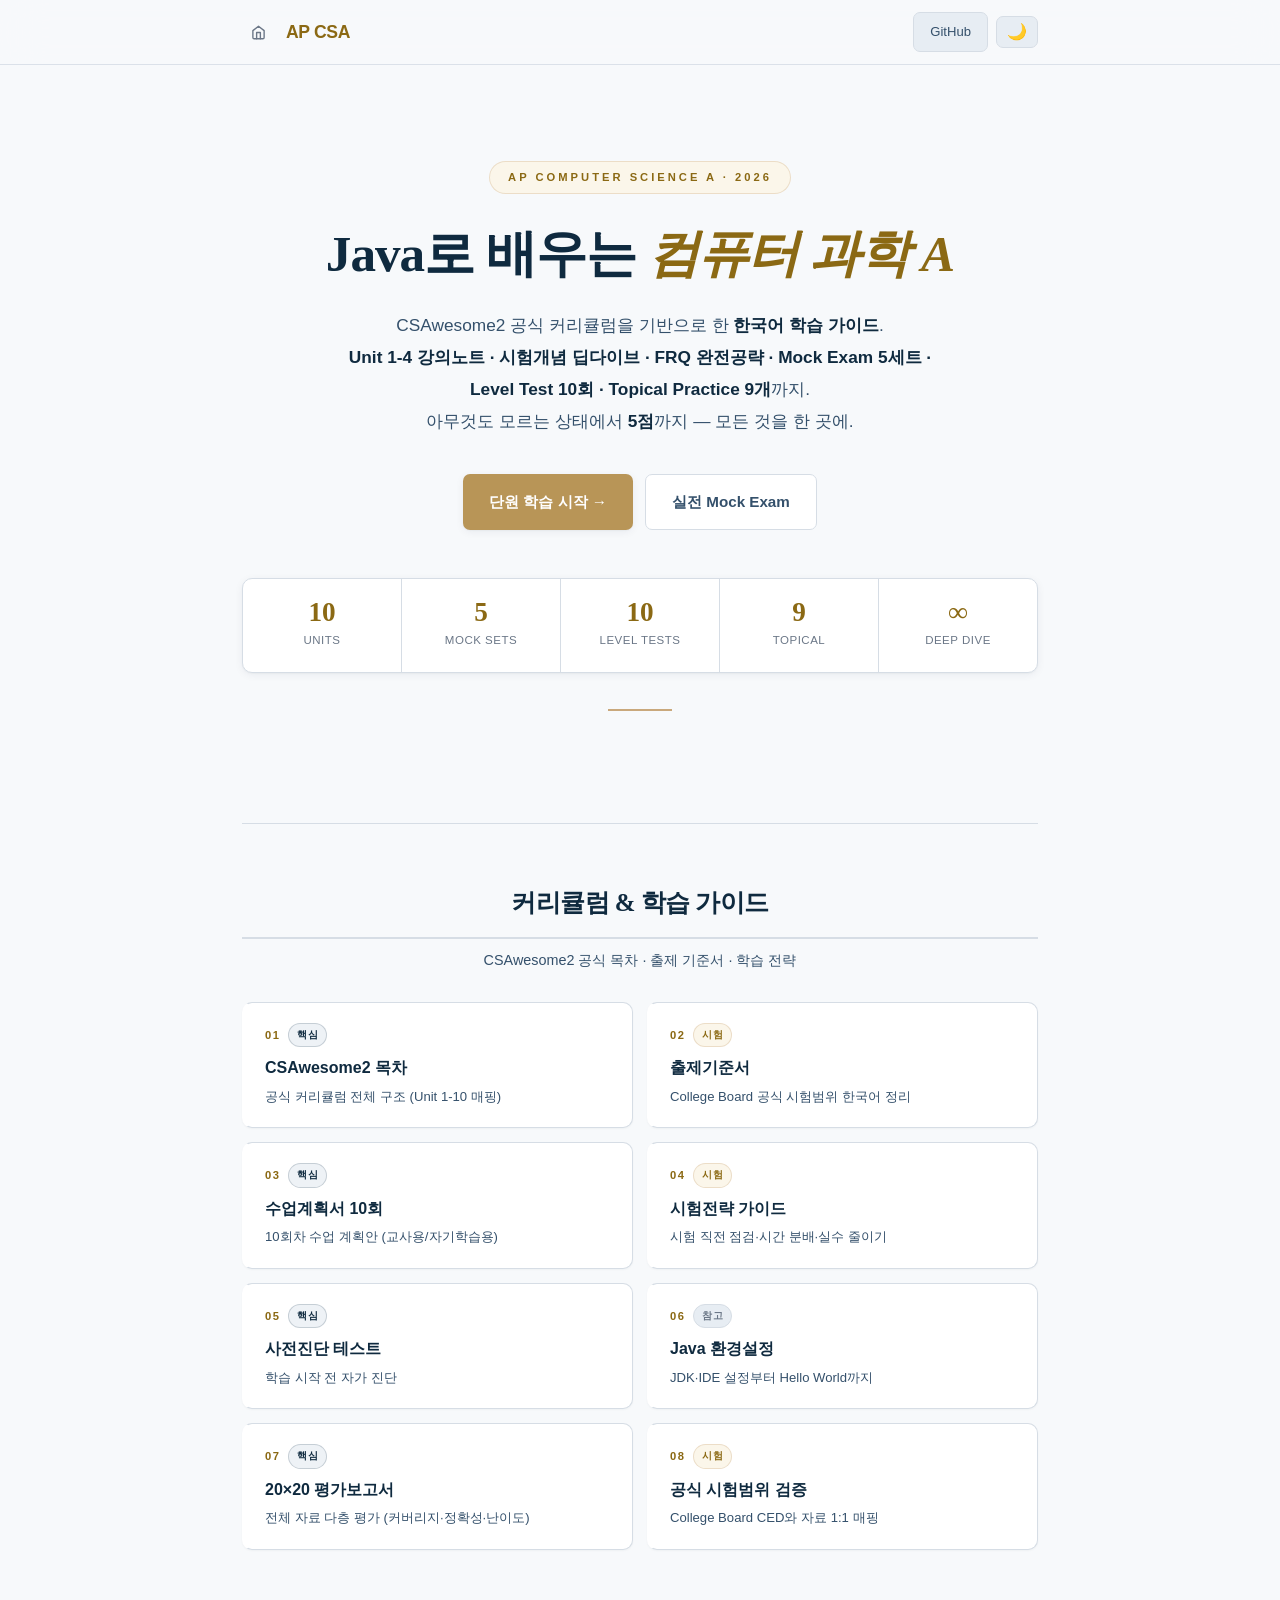
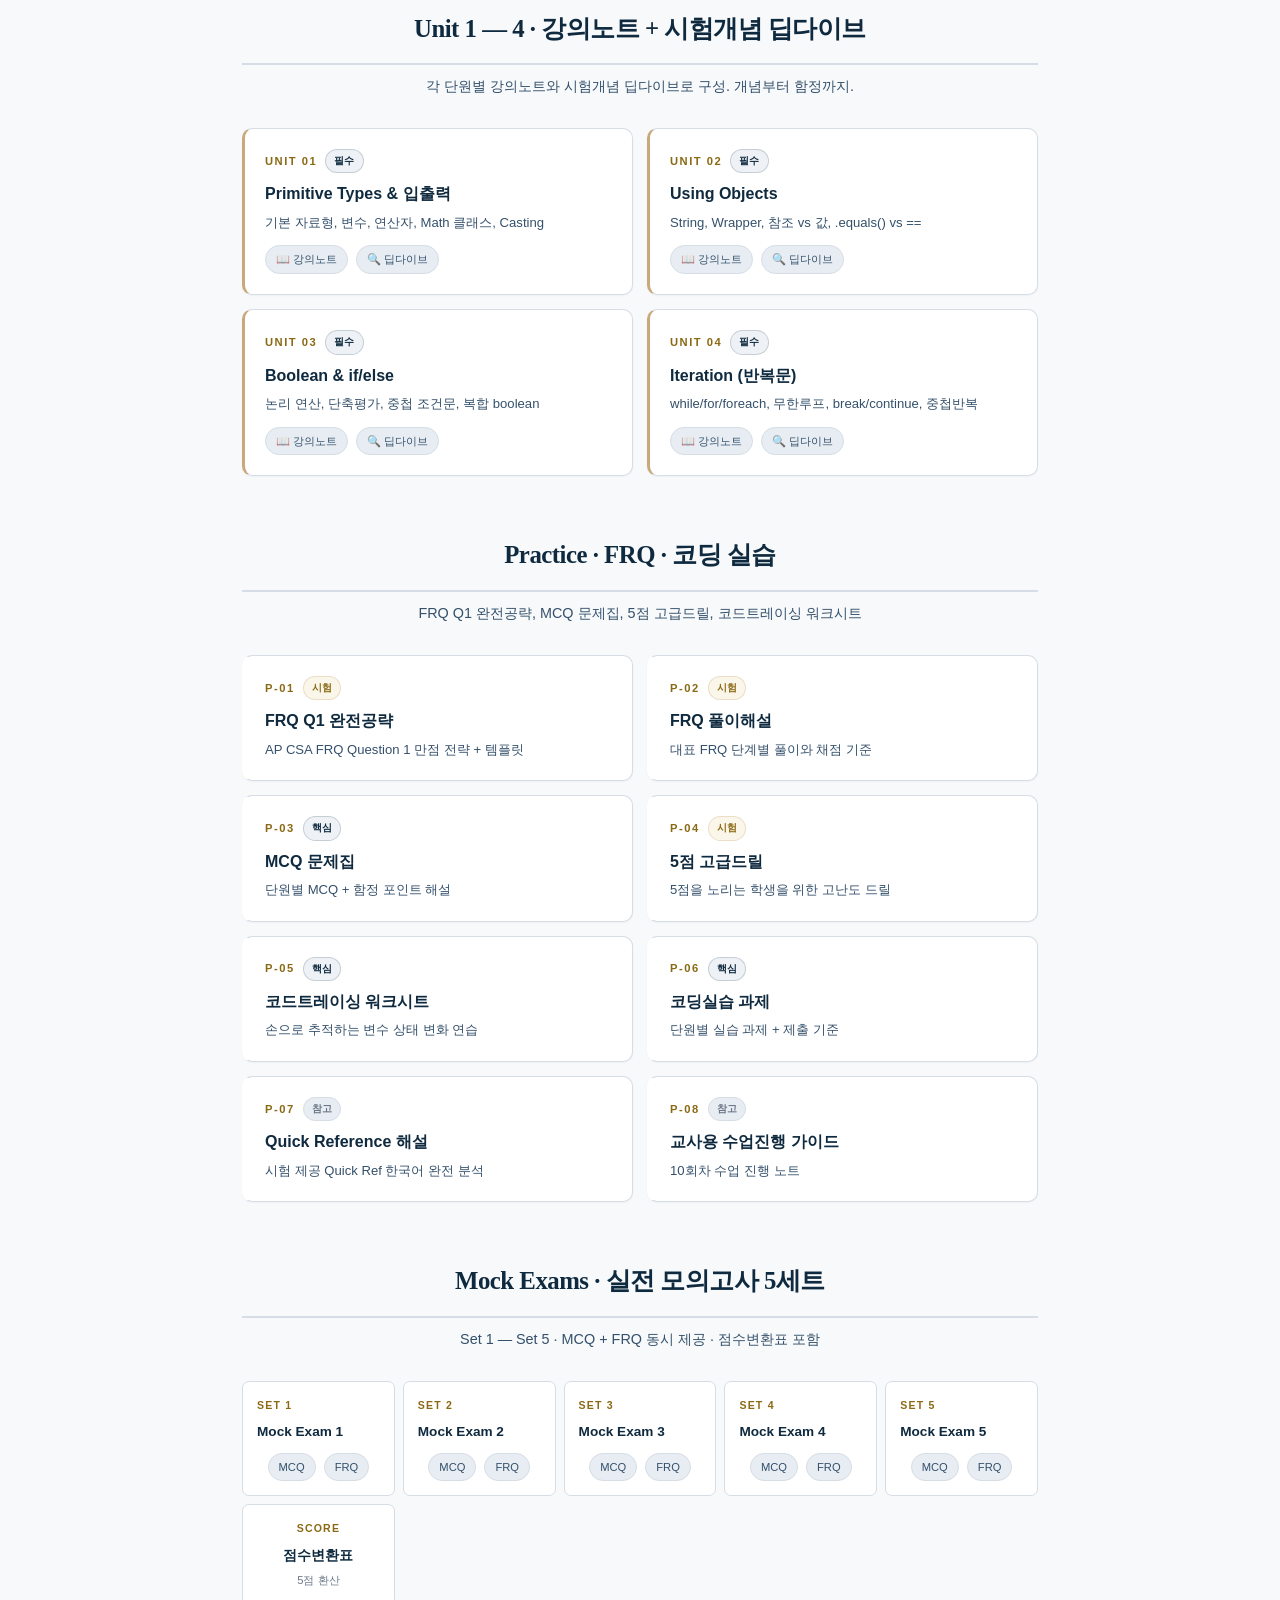
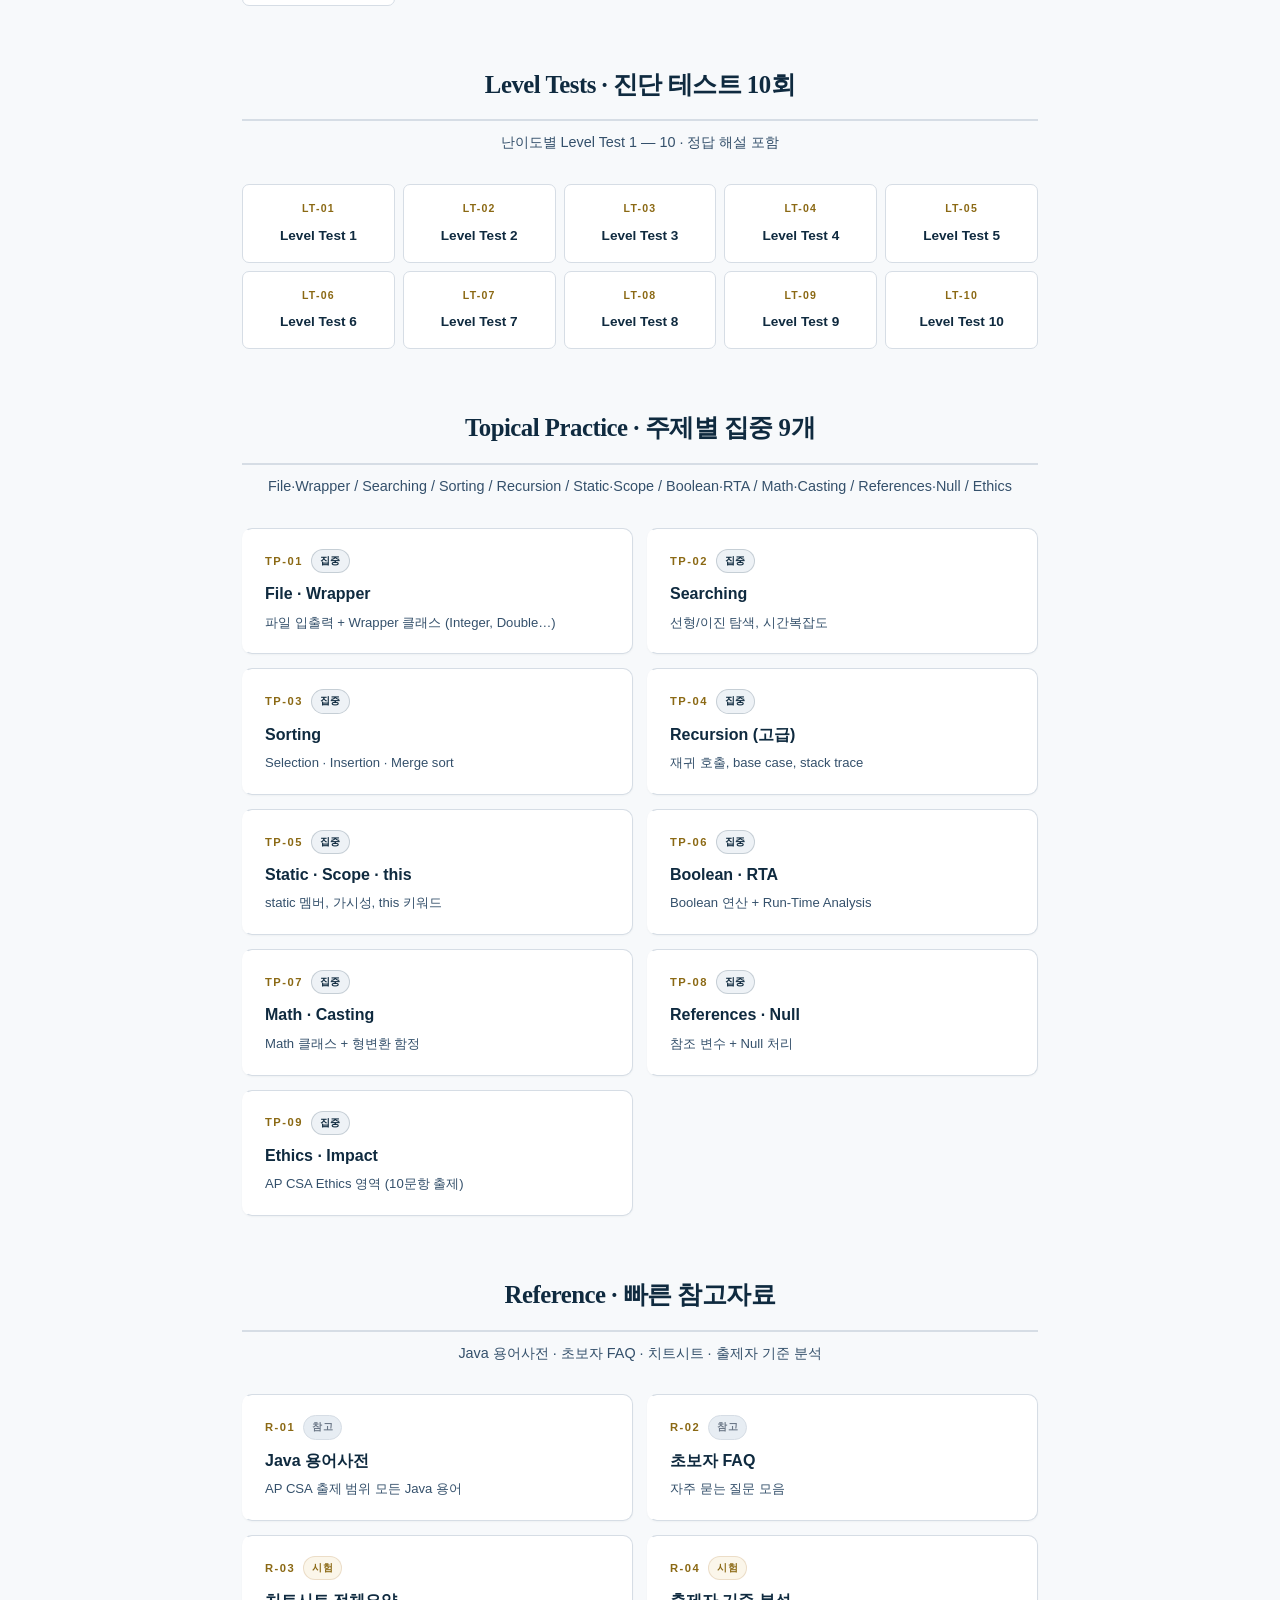
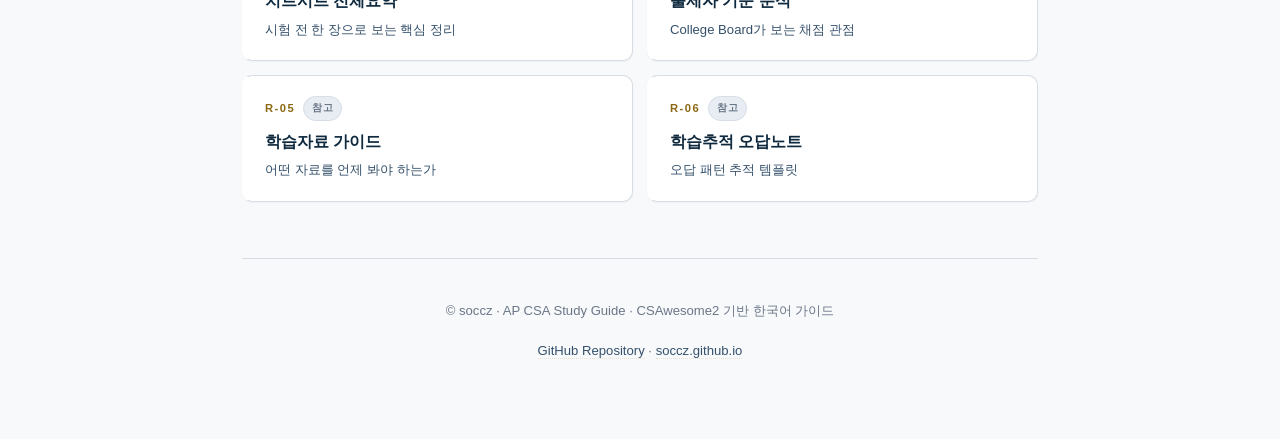
==== commit 9667750f: "Redesign site theme: Academic Navy + Aged Gold - 색상 토큰 전면 교체: warm orange → deep navy (#0F2A3F) + go" ====
--- a/index.html
+++ b/index.html
@@ -18,29 +18,33 @@
   <link rel="stylesheet" href="css/style.css">
   <style>
     /* ===== AP CSA LANDING ===== */
-    .hero { padding: 80px 0 56px; text-align: center; }
+    .hero { padding: 96px 0 56px; text-align: center; position: relative; }
+    .hero::after {
+      content: ''; display: block;
+      width: 64px; height: 2px; background: var(--accent);
+      margin: 36px auto 0;
+    }
     .hero-eyebrow {
-      display: inline-block; font-size: 0.75rem; font-weight: 700;
-      letter-spacing: 2px; text-transform: uppercase;
+      display: inline-block; font-size: 0.7rem; font-weight: 700;
+      letter-spacing: 3px; text-transform: uppercase;
       color: var(--accent-text); background: var(--accent-soft);
       border: 1px solid var(--border-accent); border-radius: var(--radius-full);
-      padding: 5px 16px; margin-bottom: 24px;
+      padding: 5px 18px; margin-bottom: 28px;
     }
     .hero-title {
       font-family: 'Noto Serif KR', serif;
-      font-size: clamp(2.4rem, 6vw, 3.6rem);
-      font-weight: 900; line-height: 1.2; letter-spacing: -0.03em;
+      font-size: clamp(2.2rem, 5.5vw, 3.2rem);
+      font-weight: 700; line-height: 1.25; letter-spacing: -0.02em;
       color: var(--text); margin-bottom: 8px;
     }
     .hero-title .accent {
-      background: var(--accent-gradient);
-      -webkit-background-clip: text; -webkit-text-fill-color: transparent;
-      background-clip: text;
+      color: var(--accent-text); font-style: italic;
     }
     .hero-subtitle-main {
-      font-size: clamp(1rem, 2.5vw, 1.15rem);
+      font-size: clamp(0.96rem, 2.2vw, 1.08rem);
       color: var(--text-secondary); line-height: 1.85;
-      max-width: 620px; margin: 20px auto 0;
+      max-width: 600px; margin: 24px auto 0;
+      font-weight: 400;
     }
     .hero-subtitle-main strong { color: var(--text); font-weight: 700; }
     .hero-cta-group {
@@ -102,11 +106,11 @@
       font-size: 0.62rem; font-weight: 600; padding: 2px 8px;
       border-radius: var(--radius-full); border: 1px solid; letter-spacing: 0.3px;
     }
-    .tag-core { color:#267547; background:#f0f9f4; border-color: rgba(59,155,110,0.25); }
-    .tag-exam { color:#9c4221; background:#fff5ec; border-color: rgba(220,135,80,0.25); }
+    .tag-core { color:#0F2A3F; background:#eef2f6; border-color: rgba(15,42,63,0.18); }
+    .tag-exam { color:#8B6914; background:#fbf6ea; border-color: rgba(201,168,124,0.32); }
     .tag-ref  { color: var(--text-muted); background: var(--surface); border-color: var(--border); }
-    [data-theme="dark"] .tag-core { color:#7ee0a8; background: rgba(59,155,110,0.12); }
-    [data-theme="dark"] .tag-exam { color:#ffb27a; background: rgba(220,135,80,0.12); }
+    [data-theme="dark"] .tag-core { color:#a0b3c5; background: rgba(160,179,197,0.12); border-color: rgba(160,179,197,0.22); }
+    [data-theme="dark"] .tag-exam { color:#e0c69a; background: rgba(212,184,140,0.14); border-color: rgba(212,184,140,0.28); }
 
     .doc-card-title {
       font-size: 1rem; font-weight: 700; margin-bottom: 6px;
--- a/css/style.css
+++ b/css/style.css
@@ -29,72 +29,68 @@
    ================================================================ */
 :root,
 [data-theme="light"] {
-  /* Canvas — warm off-white */
-  --bg:              #faf7f2;
-  --bg-secondary:    #f3ede4;
+  /* Canvas — cool ivory / paper white */
+  --bg:              #f7f9fb;
+  --bg-secondary:    #eef2f6;
   --bg-elevated:     #ffffff;
 
-  /* Text — warm dark */
-  --text:            #1a1410;
-  --text-primary:    #1a1410;
-  --text-secondary:  #57534e;
-  --text-muted:      #706b66;   /* darkened from #a8a29e for WCAG AA (4.6:1 on #faf7f2) */
+  /* Text — deep navy */
+  --text:            #0F2A3F;
+  --text-primary:    #0F2A3F;
+  --text-secondary:  #34506b;
+  --text-muted:      #6b7787;
   --text-inverse:    #ffffff;
 
   /* Fonts */
   --font-code:       'JetBrains Mono', 'Fira Code', ui-monospace, SFMono-Regular, Menlo, monospace;
 
   /* Surfaces */
-  --surface:         #ede9e3;
-  --surface-hover:   #e6dfd7;
-  --surface-accent:  #fdf3ec;
-
-  /* Brand / Accent — Burnt Orange.
-     --accent-text is a darker shade used for text (WCAG AA 4.5+ on bg);
-     --accent keeps the brand tone for borders, buttons, backgrounds. */
-  --accent:          #c4724e;
-  --accent-text:     #8e4f30;   /* 4.9:1 on #faf7f2 — AA pass for normal text */
-  --accent-hover:    #a85c3a;
-  --accent-soft:     #fdf3ec;
-  --accent-muted:    #e5bfae;
-  --accent-gradient: linear-gradient(135deg, #c4724e 0%, #d4896a 50%, #e8a88c 100%);
+  --surface:         #e7edf3;
+  --surface-hover:   #dde5ee;
+  --surface-accent:  #fbf6ea;
+
+  /* Brand / Accent — Aged Gold (book gilt). Navy is structure, gold is accent. */
+  --accent:          #C9A87C;
+  --accent-text:     #8B6914;       /* dark gold, AA pass on cool ivory */
+  --accent-hover:    #B89557;
+  --accent-soft:     #fbf6ea;
+  --accent-muted:    #e8d8a9;
+  --accent-gradient: linear-gradient(135deg, #0F2A3F 0%, #1c4163 55%, #C9A87C 100%);
 
   /* Borders */
-  --border:          #e7e2db;
-  --border-light:    #f0ece5;
-  --border-accent:   rgba(196, 114, 78, 0.2);
-
-  /* Code — stays dark (Catppuccin Mocha) */
-  --code-bg:         #1e1e2e;
-  --code-surface:    #252538;
-  --code-border:     #313147;
-  --code-text:       #cdd6f4;
-  --code-keyword:    #cba6f7;
-  --code-string:     #a6e3a1;
-  --code-comment:    #9ca0b4;
-  --code-number:     #fab387;
-  --code-builtin:    #89dceb;
-  --code-decorator:  #f38ba8;
-  --code-glow:       rgba(196, 114, 78, 0.06);
+  --border:          #d6dde5;
+  --border-light:    #e6ebef;
+  --border-accent:   rgba(201, 168, 124, 0.32);
+
+  /* Code — dark slate (academic terminal) */
+  --code-bg:         #0F2A3F;
+  --code-surface:    #16304a;
+  --code-border:     #1f3a52;
+  --code-text:       #e8eef4;
+  --code-keyword:    #C9A87C;
+  --code-string:     #a8d4a0;
+  --code-comment:    #6b7e91;
+  --code-number:     #e0a87c;
+  --code-builtin:    #88b8d8;
+  --code-decorator:  #d49090;
+  --code-glow:       rgba(201, 168, 124, 0.06);
 
   /* Shadows */
-  --shadow-xs:       0 1px 2px rgba(26, 20, 16, 0.04);
-  --shadow-sm:       0 2px 8px rgba(26, 20, 16, 0.06), 0 1px 2px rgba(26, 20, 16, 0.04);
-  --shadow-md:       0 4px 16px rgba(26, 20, 16, 0.08), 0 2px 4px rgba(26, 20, 16, 0.04);
-  --shadow-lg:       0 8px 32px rgba(26, 20, 16, 0.09), 0 2px 8px rgba(26, 20, 16, 0.04);
-  --shadow-xl:       0 16px 48px rgba(26, 20, 16, 0.11), 0 4px 16px rgba(26, 20, 16, 0.05);
-  --shadow-glow:     0 0 24px rgba(196, 114, 78, 0.14);
-  --shadow-card-hover: 0 12px 40px rgba(26, 20, 16, 0.1), 0 4px 12px rgba(26, 20, 16, 0.05);
-
-  /* Radii */
-  --radius:          14px;
-  --radius-sm:       10px;
-  --radius-xs:       6px;
+  --shadow-xs:       0 1px 2px rgba(15, 42, 63, 0.04);
+  --shadow-sm:       0 2px 8px rgba(15, 42, 63, 0.06), 0 1px 2px rgba(15, 42, 63, 0.04);
+  --shadow-md:       0 4px 16px rgba(15, 42, 63, 0.08), 0 2px 4px rgba(15, 42, 63, 0.04);
+  --shadow-lg:       0 8px 32px rgba(15, 42, 63, 0.10), 0 2px 8px rgba(15, 42, 63, 0.04);
+  --shadow-xl:       0 16px 48px rgba(15, 42, 63, 0.13), 0 4px 16px rgba(15, 42, 63, 0.05);
+  --shadow-glow:     0 0 24px rgba(201, 168, 124, 0.18);
+  --shadow-card-hover: 0 12px 40px rgba(15, 42, 63, 0.12), 0 4px 12px rgba(15, 42, 63, 0.05);
+
+  /* Radii — flatter, more textbook-like */
+  --radius:          10px;
+  --radius-sm:       7px;
+  --radius-xs:       4px;
   --radius-full:     9999px;
 
-  /* Level Colors — Sophisticated muted tones.
-     --level-*-text are darker variants used when level color is rendered
-     as text on the tinted level-bg (WCAG AA 4.5+). */
+  /* Level Colors — kept from base for compatibility */
   --level-elem:         #3b9b6e;
   --level-elem-text:    #267547;
   --level-elem-bg:      linear-gradient(135deg, #f0f9f4 0%, #e6f5ec 100%);
@@ -109,34 +105,34 @@
   --level-inter-border:  rgba(196, 139, 44, 0.2);
   --level-inter-glow:    rgba(196, 139, 44, 0.06);
 
-  --level-adv:         #c45858;
-  --level-adv-text:    #963434;
+  --level-adv:         #b73838;
+  --level-adv-text:    #882020;
   --level-adv-bg:      linear-gradient(135deg, #fdf2f2 0%, #fae8e8 100%);
   --level-adv-bg-flat: #fdf2f2;
-  --level-adv-border:  rgba(196, 88, 88, 0.2);
-  --level-adv-glow:    rgba(196, 88, 88, 0.06);
-
-  --level-expert:         #5a48c0;
-  --level-expert-text:    #4835a0;
+  --level-adv-border:  rgba(183, 56, 56, 0.2);
+  --level-adv-glow:    rgba(183, 56, 56, 0.06);
+
+  --level-expert:         #4835a0;
+  --level-expert-text:    #382880;
   --level-expert-bg:      linear-gradient(135deg, #f2f0fc 0%, #e8e4f8 100%);
   --level-expert-bg-flat: #f2f0fc;
-  --level-expert-border:  rgba(90, 72, 192, 0.22);
-  --level-expert-glow:    rgba(90, 72, 192, 0.08);
-
-  /* Special Boxes — Gradient backgrounds */
-  --why-bg:       linear-gradient(135deg, #fef9ef 0%, #fdf3de 100%);
-  --why-bg-flat:  #fef9ef;
-  --why-accent:   #d4930c;
-  --why-border:   rgba(212, 147, 12, 0.25);
-  --why-text:     #7a5408;
-  --why-icon-bg:  rgba(212, 147, 12, 0.1);
-
-  --ai-bg:       linear-gradient(135deg, #f5f0ff 0%, #ede5ff 100%);
-  --ai-bg-flat:  #f5f0ff;
-  --ai-accent:   #7c5cbf;
-  --ai-border:   rgba(124, 92, 191, 0.2);
-  --ai-text:     #4a2d82;
-  --ai-icon-bg:  rgba(124, 92, 191, 0.1);
+  --level-expert-border:  rgba(72, 53, 160, 0.22);
+  --level-expert-glow:    rgba(72, 53, 160, 0.08);
+
+  /* Special Boxes */
+  --why-bg:       linear-gradient(135deg, #fbf6ea 0%, #f5edd3 100%);
+  --why-bg-flat:  #fbf6ea;
+  --why-accent:   #b88a2b;
+  --why-border:   rgba(184, 138, 43, 0.25);
+  --why-text:     #6b4f0e;
+  --why-icon-bg:  rgba(184, 138, 43, 0.1);
+
+  --ai-bg:       linear-gradient(135deg, #eef3f9 0%, #e2ecf6 100%);
+  --ai-bg-flat:  #eef3f9;
+  --ai-accent:   #2c5d8c;
+  --ai-border:   rgba(44, 93, 140, 0.2);
+  --ai-text:     #1a3d5e;
+  --ai-icon-bg:  rgba(44, 93, 140, 0.1);
 
   --computer-bg:       linear-gradient(135deg, #eef8f4 0%, #e2f4ec 100%);
   --computer-bg-flat:  #eef8f4;
@@ -147,73 +143,73 @@
 
   --caution-bg:       linear-gradient(135deg, #fef2f3 0%, #fde8ea 100%);
   --caution-bg-flat:  #fef2f3;
-  --caution-accent:   #d44058;
-  --caution-border:   rgba(212, 64, 88, 0.2);
-  --caution-text:     #8e1f34;
-  --caution-icon-bg:  rgba(212, 64, 88, 0.1);
-
-  --docs-bg:       linear-gradient(135deg, #eff6ff 0%, #e4eeff 100%);
-  --docs-bg-flat:  #eff6ff;
-  --docs-accent:   #3878c7;
-  --docs-border:   rgba(56, 120, 199, 0.2);
-  --docs-text:     #1c4a7e;
-  --docs-icon-bg:  rgba(56, 120, 199, 0.1);
+  --caution-accent:   #b73a52;
+  --caution-border:   rgba(183, 58, 82, 0.2);
+  --caution-text:     #7d1f30;
+  --caution-icon-bg:  rgba(183, 58, 82, 0.1);
+
+  --docs-bg:       linear-gradient(135deg, #eef3f9 0%, #e2ecf6 100%);
+  --docs-bg-flat:  #eef3f9;
+  --docs-accent:   #2c5d8c;
+  --docs-border:   rgba(44, 93, 140, 0.2);
+  --docs-text:     #1a3d5e;
+  --docs-icon-bg:  rgba(44, 93, 140, 0.1);
 
   /* Header */
-  --header-bg:     rgba(250, 247, 242, 0.85);
-  --header-border: rgba(231, 226, 219, 0.8);
+  --header-bg:     rgba(247, 249, 251, 0.88);
+  --header-border: rgba(214, 221, 229, 0.85);
 
   /* Transitions */
   --ease-out:   cubic-bezier(0.25, 0.46, 0.45, 0.94);
   --ease-spring: cubic-bezier(0.34, 1.56, 0.64, 1);
 
   /* Inline code (light) */
-  --inline-code-bg: #f3ede4;
-  --inline-code-border: #e7dfd3;
-}
-
-/* ================================================================
-   DESIGN TOKENS — Dark Theme
+  --inline-code-bg: #eef2f6;
+  --inline-code-border: #d6dde5;
+}
+
+/* ================================================================
+   DESIGN TOKENS — Dark Theme (Deep Navy)
    ================================================================ */
 [data-theme="dark"] {
-  --bg:              #110e0c;
-  --bg-secondary:    #1a1512;
-  --bg-elevated:     #211a16;
-
-  --text:            #ede8e3;
-  --text-primary:    #ede8e3;
-  --text-secondary:  #a09890;
-  --text-muted:      #6b6058;
-  --text-inverse:    #110e0c;
-
-  --surface:         #2a211c;
-  --surface-hover:   #332820;
-  --surface-accent:  #2e1f16;
-
-  --accent:          #e08a60;
-  --accent-text:     #f0a07a;   /* lighter for text on dark bg — AA 4.5+ on #110e0c */
-  --accent-hover:    #e8a07c;
-  --accent-soft:     rgba(224, 138, 96, 0.12);
-  --accent-muted:    rgba(224, 138, 96, 0.3);
-  --accent-gradient: linear-gradient(135deg, #c4724e 0%, #e08a60 50%, #f0a882 100%);
-
-  --border:          #2c2520;
-  --border-light:    #231e1a;
-  --border-accent:   rgba(224, 138, 96, 0.18);
-
-  --code-bg:         #121220;
-  --code-surface:    #181828;
-  --code-border:     #252540;
-  --code-text:       #cdd6f4;
-  --code-glow:       rgba(224, 138, 96, 0.08);
-
-  --shadow-xs:       0 1px 2px rgba(0, 0, 0, 0.2);
-  --shadow-sm:       0 2px 8px rgba(0, 0, 0, 0.25);
-  --shadow-md:       0 4px 16px rgba(0, 0, 0, 0.3);
-  --shadow-lg:       0 8px 32px rgba(0, 0, 0, 0.35);
-  --shadow-xl:       0 16px 48px rgba(0, 0, 0, 0.4);
-  --shadow-glow:     0 0 24px rgba(224, 138, 96, 0.18);
-  --shadow-card-hover: 0 12px 40px rgba(0, 0, 0, 0.4);
+  --bg:              #0a1a28;
+  --bg-secondary:    #102234;
+  --bg-elevated:     #14283c;
+
+  --text:            #e8eef4;
+  --text-primary:    #e8eef4;
+  --text-secondary:  #a0b3c5;
+  --text-muted:      #6b7e91;
+  --text-inverse:    #0a1a28;
+
+  --surface:         #1a3048;
+  --surface-hover:   #213c5a;
+  --surface-accent:  #1f2e2a;
+
+  --accent:          #d4b88c;
+  --accent-text:     #e0c69a;
+  --accent-hover:    #e0c69a;
+  --accent-soft:     rgba(212, 184, 140, 0.12);
+  --accent-muted:    rgba(212, 184, 140, 0.3);
+  --accent-gradient: linear-gradient(135deg, #14283c 0%, #2c4a6c 50%, #d4b88c 100%);
+
+  --border:          #1f3a52;
+  --border-light:    #182d40;
+  --border-accent:   rgba(212, 184, 140, 0.18);
+
+  --code-bg:         #050f18;
+  --code-surface:    #0d1d2c;
+  --code-border:     #1a2e42;
+  --code-text:       #e8eef4;
+  --code-glow:       rgba(212, 184, 140, 0.08);
+
+  --shadow-xs:       0 1px 2px rgba(0, 0, 0, 0.25);
+  --shadow-sm:       0 2px 8px rgba(0, 0, 0, 0.3);
+  --shadow-md:       0 4px 16px rgba(0, 0, 0, 0.35);
+  --shadow-lg:       0 8px 32px rgba(0, 0, 0, 0.4);
+  --shadow-xl:       0 16px 48px rgba(0, 0, 0, 0.45);
+  --shadow-glow:     0 0 24px rgba(212, 184, 140, 0.18);
+  --shadow-card-hover: 0 12px 40px rgba(0, 0, 0, 0.45);
 
   --level-elem:         #5dbe8a;
   --level-elem-text:    #8fd8b2;
@@ -243,22 +239,22 @@
   --level-expert-border:  rgba(157, 141, 232, 0.18);
   --level-expert-glow:    rgba(157, 141, 232, 0.07);
 
-  --why-bg:       linear-gradient(135deg, rgba(212, 147, 12, 0.1) 0%, rgba(212, 147, 12, 0.04) 100%);
-  --why-bg-flat:  rgba(212, 147, 12, 0.08);
-  --why-accent:   #e5a820;
-  --why-border:   rgba(229, 168, 32, 0.18);
-  --why-text:     #f0d68a;
-  --why-icon-bg:  rgba(229, 168, 32, 0.12);
-
-  --ai-bg:       linear-gradient(135deg, rgba(124, 92, 191, 0.1) 0%, rgba(124, 92, 191, 0.04) 100%);
-  --ai-bg-flat:  rgba(124, 92, 191, 0.08);
-  --ai-accent:   #a78bde;
-  --ai-border:   rgba(167, 139, 222, 0.18);
-  --ai-text:     #c9b6f0;
-  --ai-icon-bg:  rgba(167, 139, 222, 0.12);
-
-  --computer-bg:       linear-gradient(135deg, rgba(45, 155, 110, 0.1) 0%, rgba(45, 155, 110, 0.04) 100%);
-  --computer-bg-flat:  rgba(45, 155, 110, 0.08);
+  --why-bg:       linear-gradient(135deg, rgba(184, 138, 43, 0.12) 0%, rgba(184, 138, 43, 0.04) 100%);
+  --why-bg-flat:  rgba(184, 138, 43, 0.08);
+  --why-accent:   #d4a85c;
+  --why-border:   rgba(212, 168, 92, 0.2);
+  --why-text:     #ecc87e;
+  --why-icon-bg:  rgba(212, 168, 92, 0.12);
+
+  --ai-bg:       linear-gradient(135deg, rgba(56, 120, 199, 0.12) 0%, rgba(56, 120, 199, 0.04) 100%);
+  --ai-bg-flat:  rgba(56, 120, 199, 0.08);
+  --ai-accent:   #6a9fd8;
+  --ai-border:   rgba(106, 159, 216, 0.2);
+  --ai-text:     #a0c8ee;
+  --ai-icon-bg:  rgba(106, 159, 216, 0.12);
+
+  --computer-bg:       linear-gradient(135deg, rgba(78, 201, 155, 0.1) 0%, rgba(78, 201, 155, 0.04) 100%);
+  --computer-bg-flat:  rgba(78, 201, 155, 0.08);
   --computer-accent:   #4ec99b;
   --computer-border:   rgba(78, 201, 155, 0.18);
   --computer-text:     #8ae8c4;
@@ -278,11 +274,11 @@
   --docs-text:     #a0c8ee;
   --docs-icon-bg:  rgba(106, 159, 216, 0.12);
 
-  --header-bg:     rgba(17, 14, 12, 0.85);
-  --header-border: rgba(44, 37, 32, 0.8);
-
-  --inline-code-bg: #2a1f18;
-  --inline-code-border: #3a2a20;
+  --header-bg:     rgba(10, 26, 40, 0.88);
+  --header-border: rgba(31, 58, 82, 0.85);
+
+  --inline-code-bg: #14283c;
+  --inline-code-border: #1f3a52;
 }
 
 
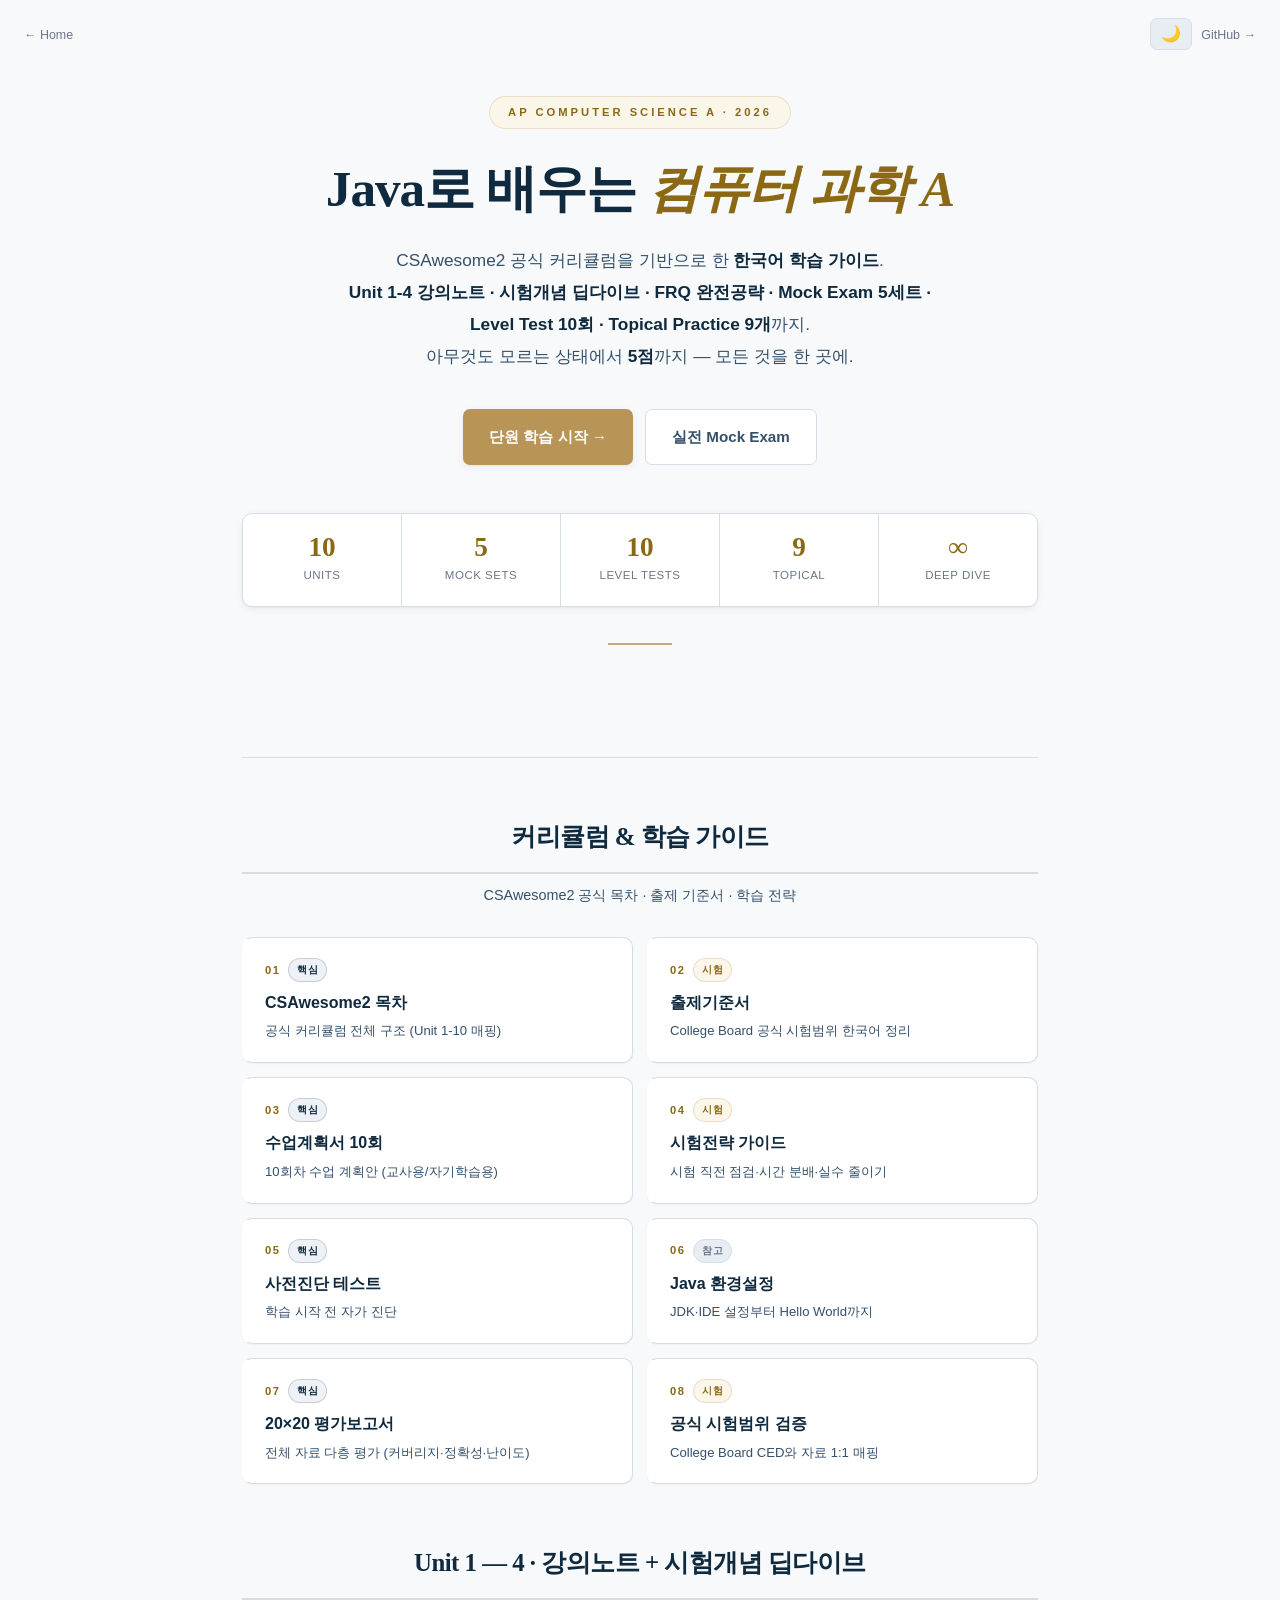
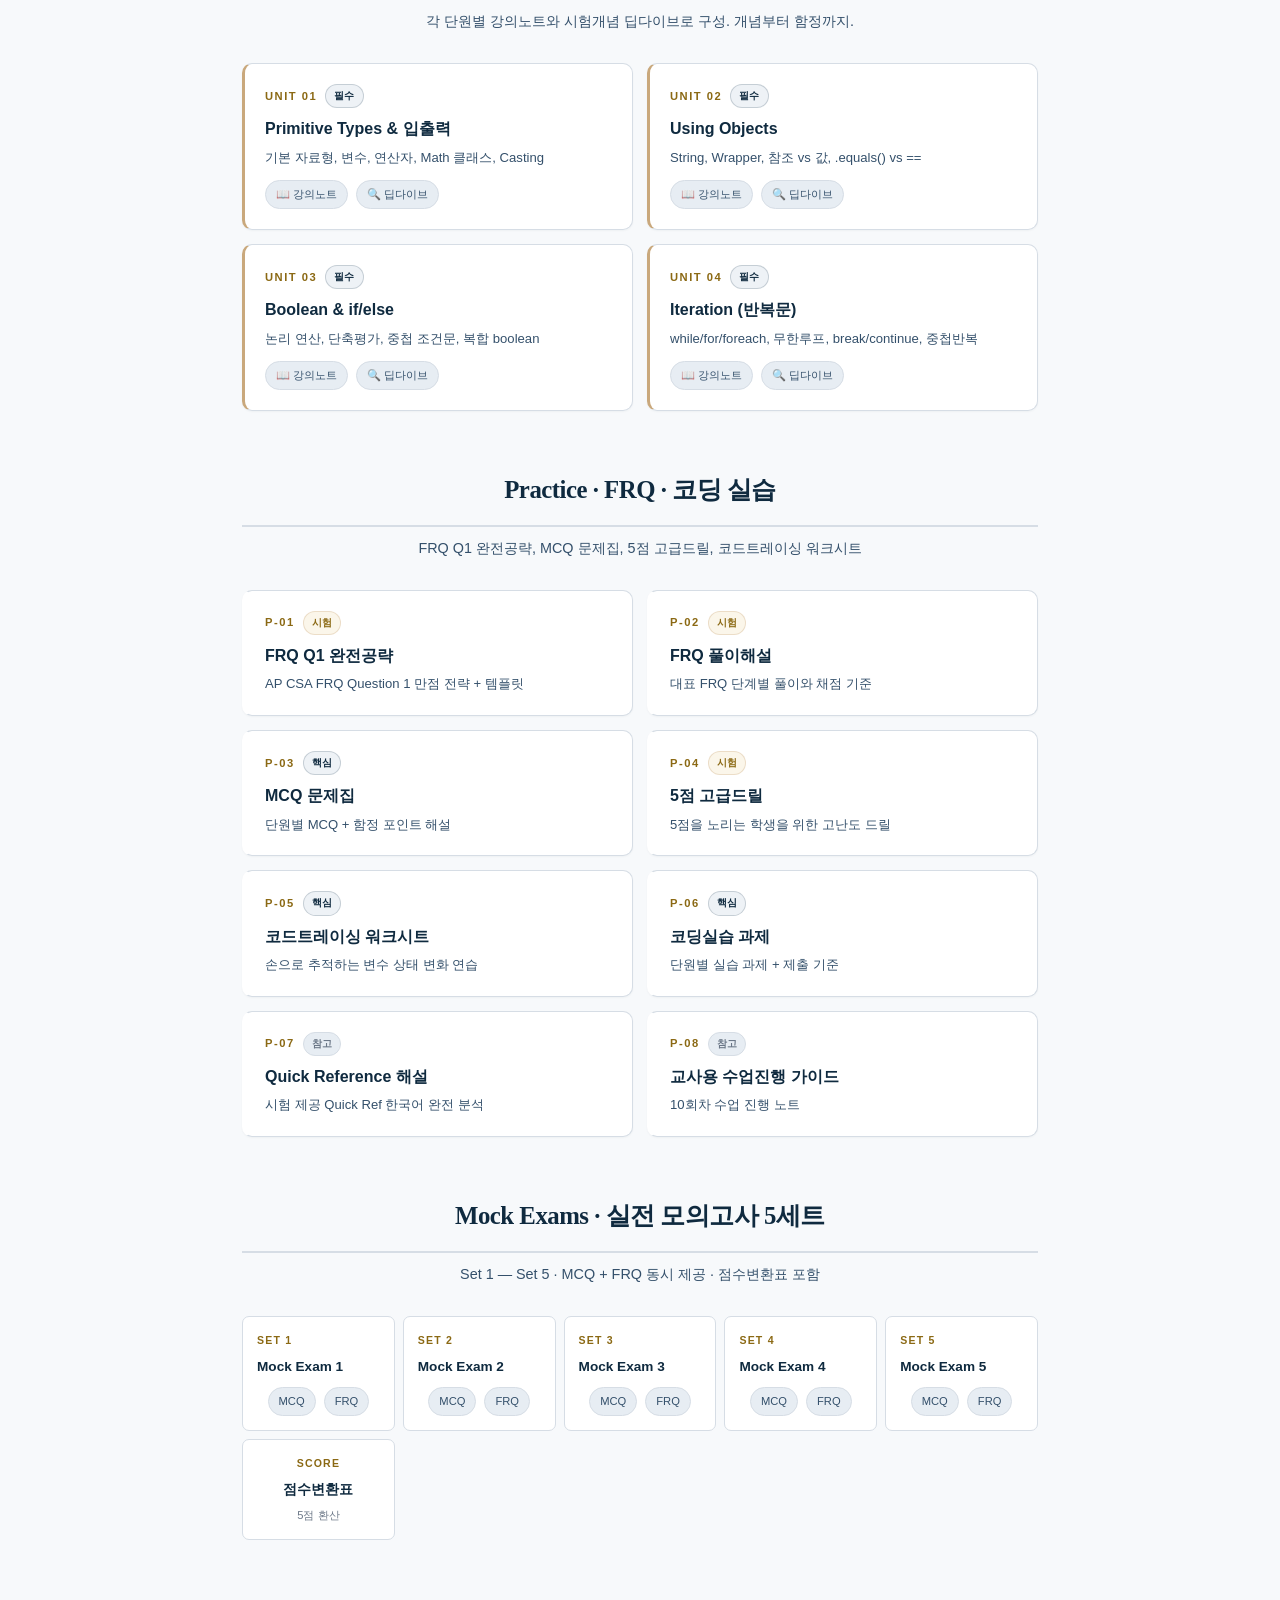
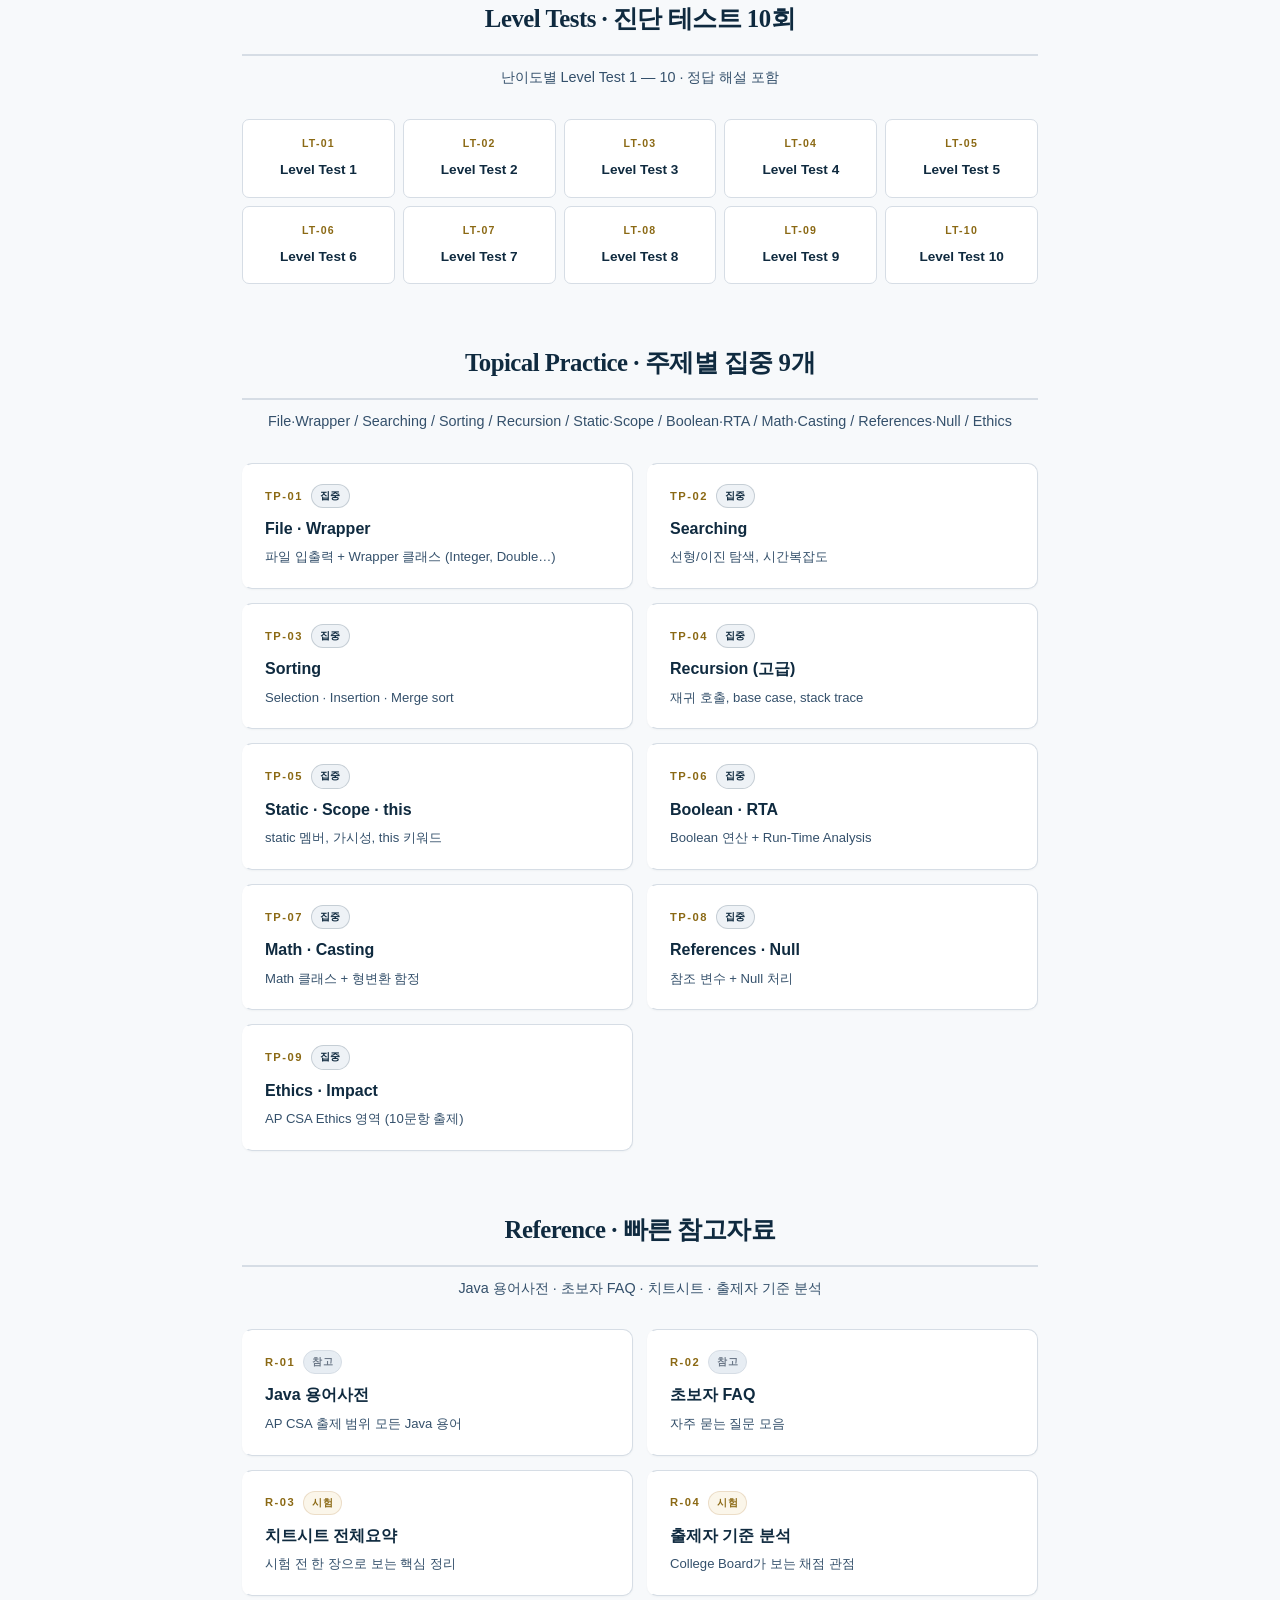
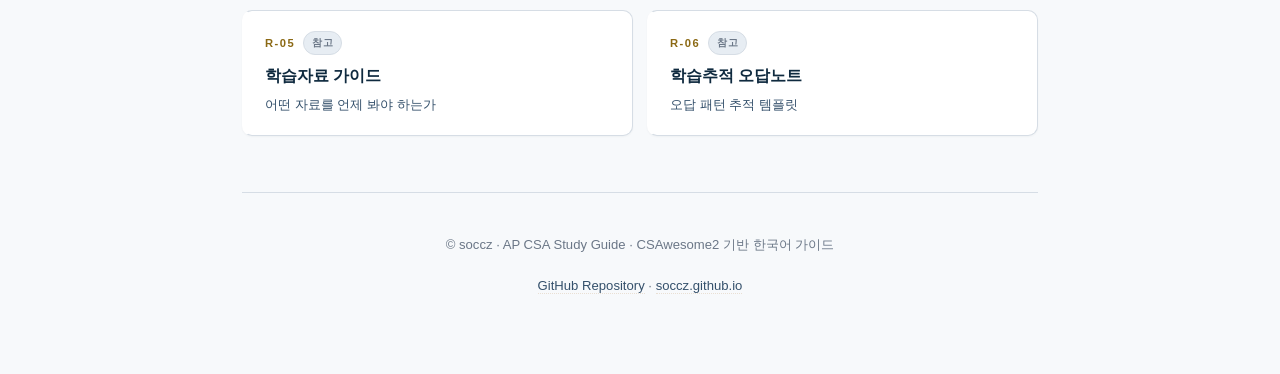
==== commit 2c67cf3d: "Match cfa-notes minimal header pattern across AP_CSA site - index.html, viewer.html: replace full st" ====
--- a/index.html
+++ b/index.html
@@ -153,18 +153,9 @@
 <body>
 <a href="#main-content" class="skip-link">본문 바로가기</a>
 
-<header class="site-header">
-  <div class="header-inner">
-    <div style="display:flex;align-items:center;gap:12px;">
-      <a href="https://soccz.github.io" class="home-btn" title="soccz.github.io" aria-label="포트폴리오 홈"><svg width="15" height="15" viewBox="0 0 24 24" fill="none" stroke="currentColor" stroke-width="2.2" stroke-linecap="round" stroke-linejoin="round"><path d="M3 9l9-7 9 7v11a2 2 0 01-2 2H5a2 2 0 01-2-2z"/><polyline points="9 22 9 12 15 12 15 22"/></svg></a>
-      <a href="index.html" class="site-title">AP CSA</a>
-    </div>
-    <div class="header-nav">
-      <a href="https://github.com/soccz/AP_CSA" target="_blank" rel="noopener" class="nav-btn">GitHub</a>
-      <button class="theme-toggle" aria-label="테마 전환"><span aria-hidden="true">🌙</span></button>
-    </div>
-  </div>
-</header>
+<a class="toc-home-link" href="https://soccz.github.io/">&larr; Home</a>
+<a class="toc-gh-link" href="https://github.com/soccz/AP_CSA" target="_blank" rel="noopener">GitHub &rarr;</a>
+<button class="toc-theme-toggle theme-toggle" aria-label="테마 전환"><span aria-hidden="true">🌙</span></button>
 
 <div class="page-wrapper">
 <main id="main-content" class="container">
--- a/css/style.css
+++ b/css/style.css
@@ -1,6 +1,6 @@
 /* ================================================================
-   Python WHY — Premium Educational Stylesheet
-   "파이썬은 왜?" — Modern, Soft, Premium Design System
+   AP CSA — Academic Exam Prep Stylesheet
+   Deep Navy + Aged Gold · 교과서/시험 대비서 톤
    ================================================================ */
 
 /* Skip-to-content link (접근성) */
@@ -378,7 +378,46 @@
 
 
 /* ================================================================
-   HEADER — Glassmorphism
+   TOP CORNER LINKS — minimal (cfa-notes style)
+   ================================================================ */
+.toc-home-link, .toc-gh-link {
+  position: fixed;
+  top: 1.5rem;
+  z-index: 30;
+  font-size: 0.78rem;
+  color: var(--text-muted);
+  text-decoration: none;
+  transition: color 0.2s var(--ease-out);
+}
+.toc-home-link { left: 1.5rem; }
+.toc-gh-link { right: 1.5rem; }
+.toc-home-link:hover, .toc-gh-link:hover { color: var(--text); }
+
+.toc-theme-toggle {
+  position: fixed;
+  top: 1.15rem;
+  right: 5.5rem;
+  z-index: 30;
+  background: none;
+  border: none;
+  cursor: pointer;
+  padding: 4px 6px;
+  font-size: 0.95rem;
+  line-height: 1;
+  color: var(--text-muted);
+  transition: color 0.2s var(--ease-out), transform 0.2s;
+}
+.toc-theme-toggle:hover { color: var(--text); transform: scale(1.1); }
+
+@media (max-width: 480px) {
+  .toc-home-link, .toc-gh-link { font-size: 0.72rem; top: 1rem; }
+  .toc-home-link { left: 1rem; }
+  .toc-gh-link { right: 1rem; }
+  .toc-theme-toggle { display: none; }
+}
+
+/* ================================================================
+   HEADER — Glassmorphism (legacy, kept for any embedded use)
    ================================================================ */
 .site-header {
   position: sticky;
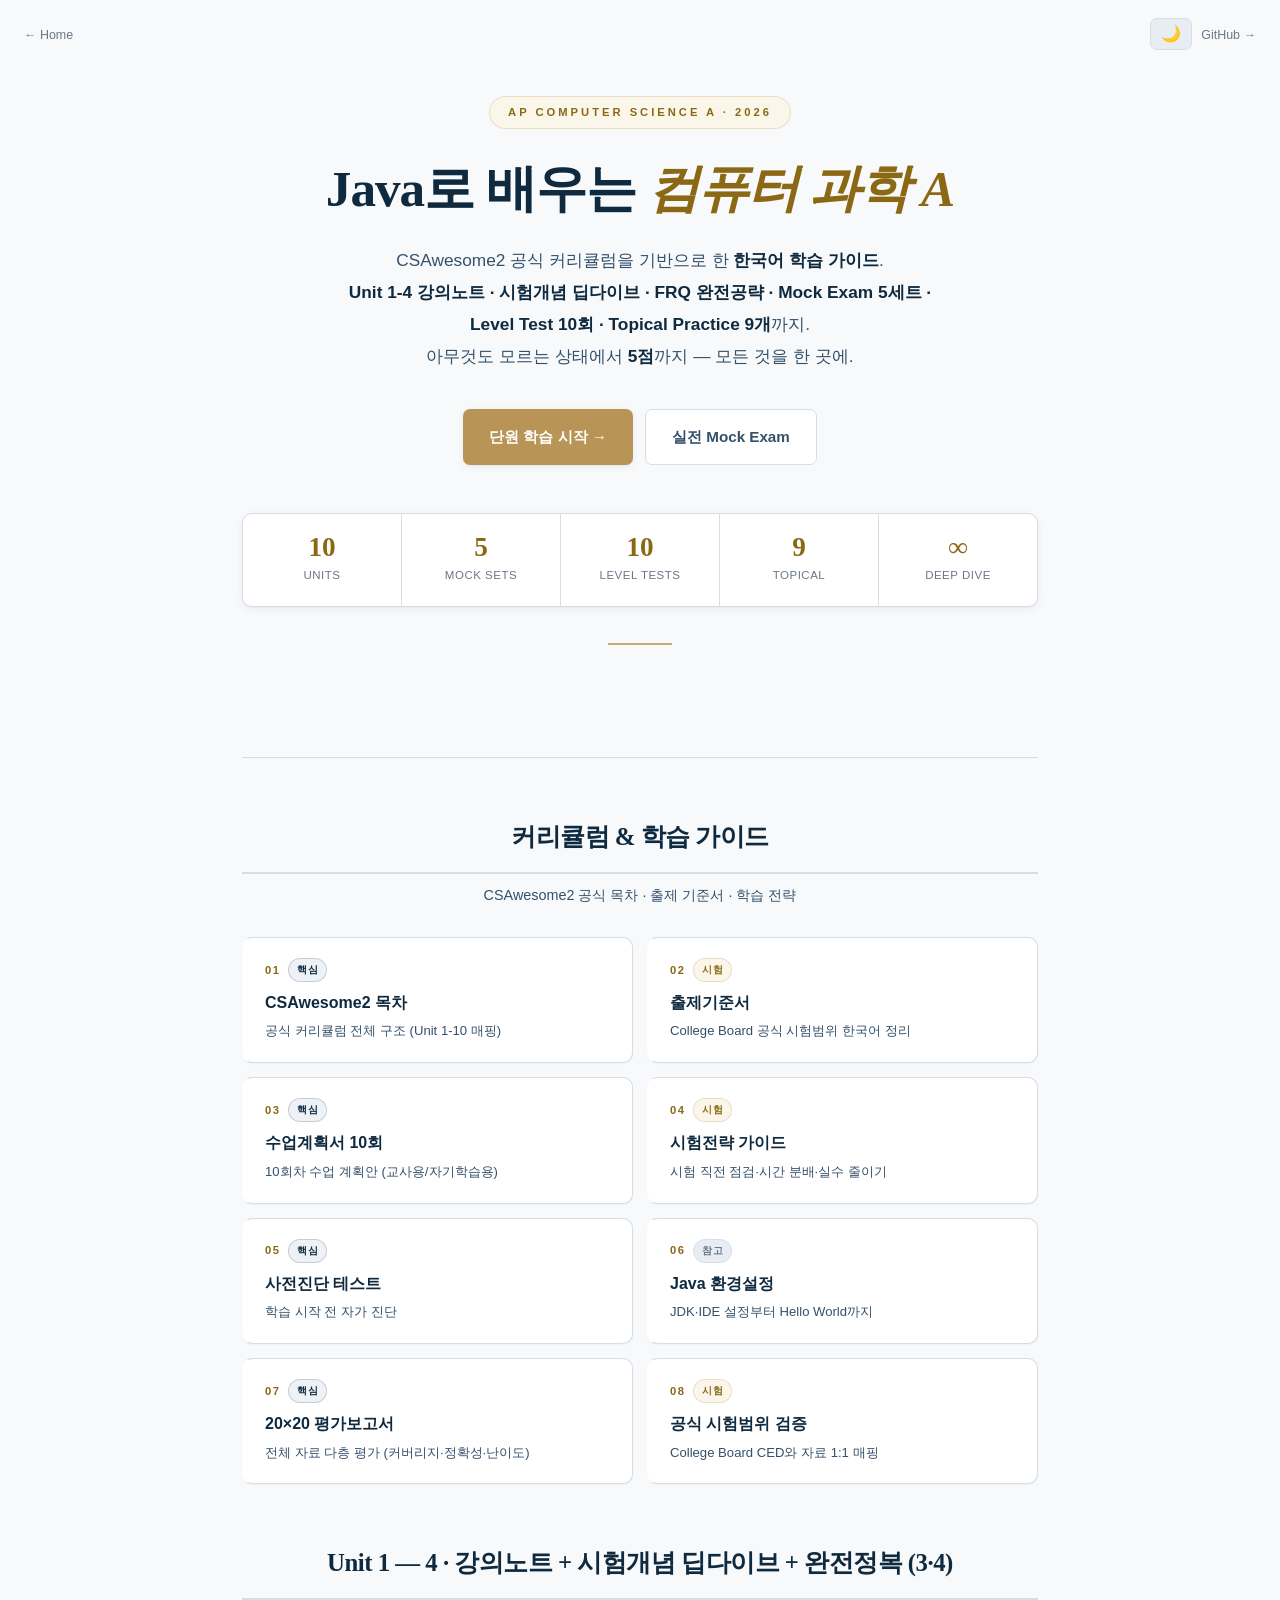
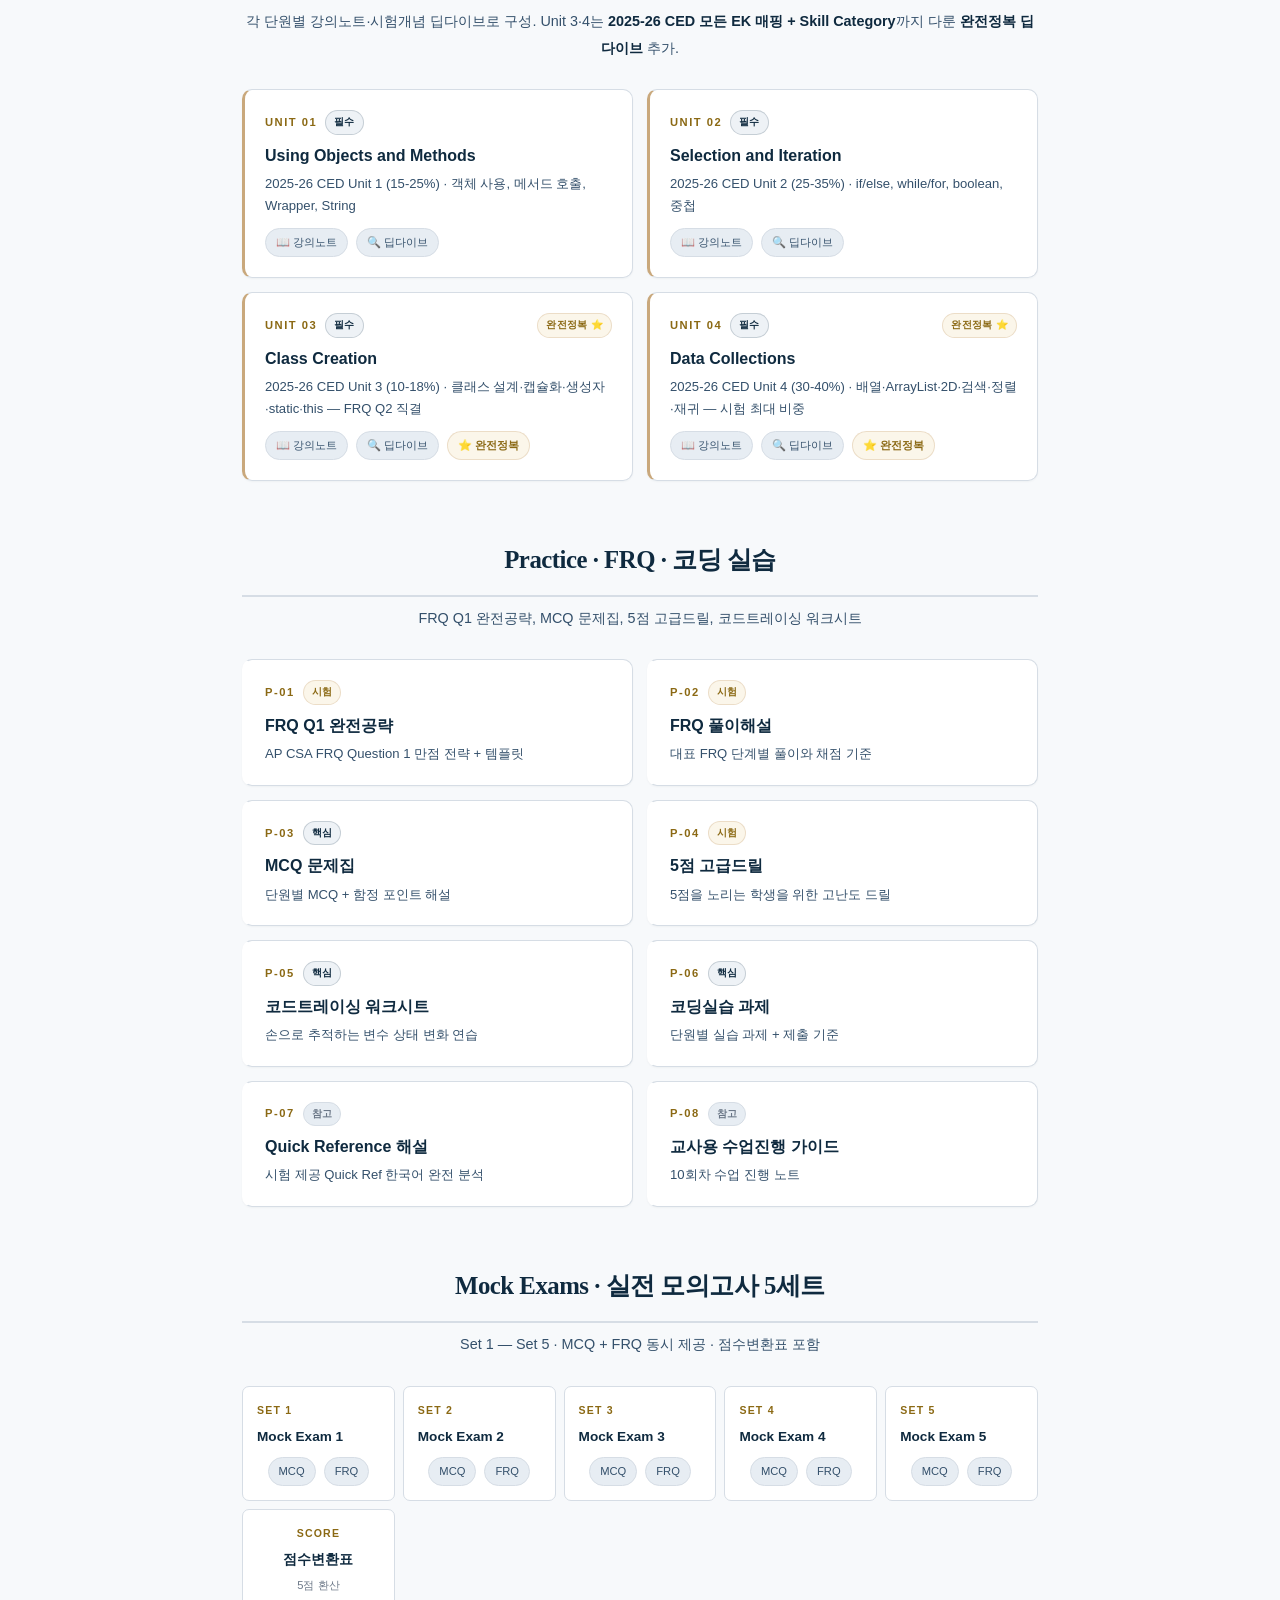
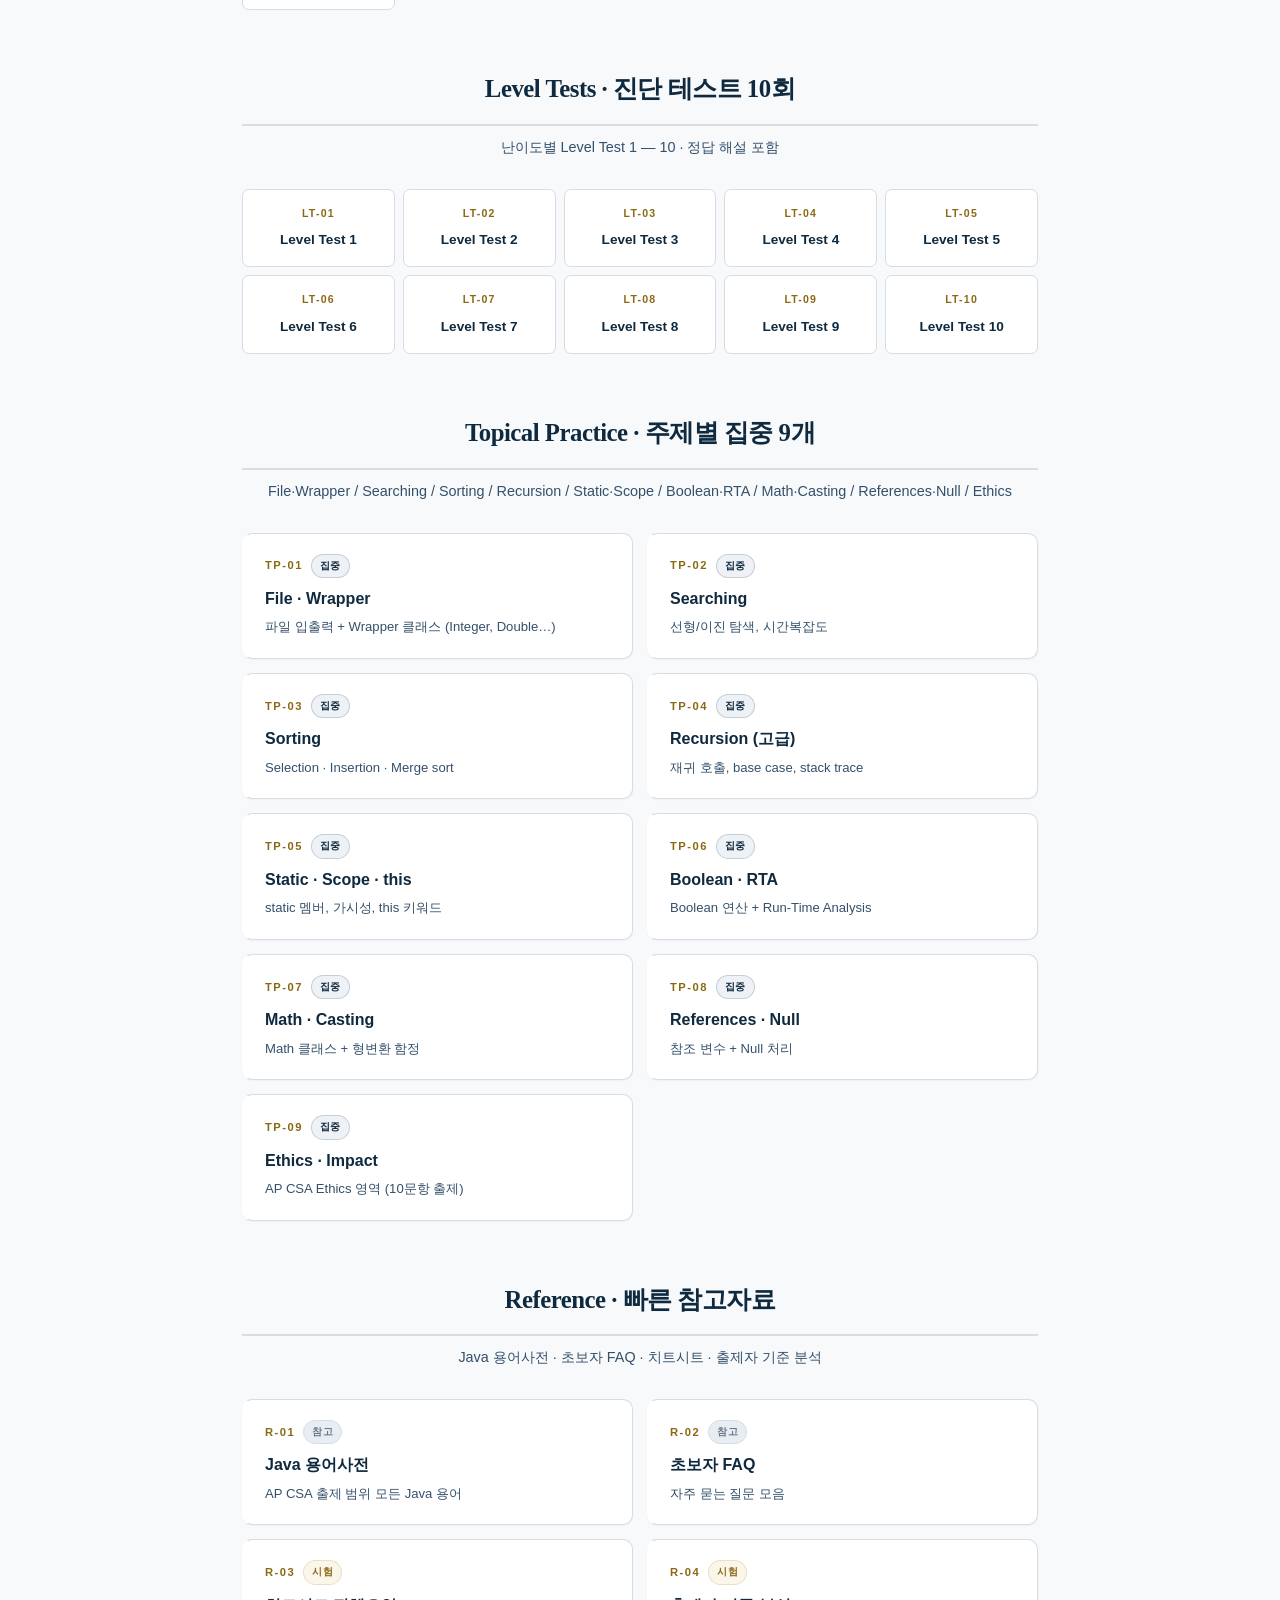
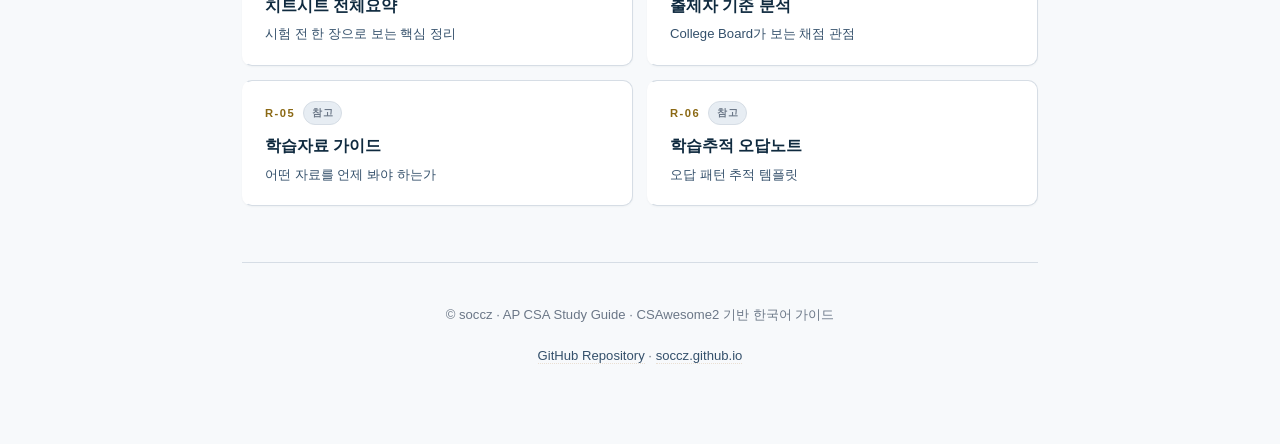
==== commit ebeaf9ad: "Add Unit 3·4 완전정복 딥다이브 + wire into landing site - 03_practice/Unit3_완전정복_딥다이브.md (Class Creation, 2," ====
--- a/index.html
+++ b/index.html
@@ -193,8 +193,8 @@
 
   <!-- 2. UNITS -->
   <div class="section-header" id="units">
-    <h2>Unit 1 — 4 · 강의노트 + 시험개념 딥다이브</h2>
-    <p>각 단원별 강의노트와 시험개념 딥다이브로 구성. 개념부터 함정까지.</p>
+    <h2>Unit 1 — 4 · 강의노트 + 시험개념 딥다이브 + 완전정복 (3·4)</h2>
+    <p>각 단원별 강의노트·시험개념 딥다이브로 구성. Unit 3·4는 <strong>2025-26 CED 모든 EK 매핑 + Skill Category</strong>까지 다룬 <strong>완전정복 딥다이브</strong> 추가.</p>
   </div>
   <div class="card-grid" id="grid-units"></div>
 
@@ -254,10 +254,10 @@
     {file: '공식_시험범위_검증.md',             num:'08', title:'공식 시험범위 검증', desc:'College Board CED와 자료 1:1 매핑', tag:'exam'},
   ],
   units: [
-    {n:1, lecture:'03_practice/Unit1_강의노트.md',    deep:'03_practice/Unit1_시험개념_딥다이브.md', title:'Primitive Types & 입출력', desc:'기본 자료형, 변수, 연산자, Math 클래스, Casting'},
-    {n:2, lecture:'03_practice/Unit2_강의노트.md',    deep:'03_practice/Unit2_시험개념_딥다이브.md', title:'Using Objects',           desc:'String, Wrapper, 참조 vs 값, .equals() vs =='},
-    {n:3, lecture:'03_practice/Unit3_강의노트.md',    deep:'03_practice/Unit3_시험개념_딥다이브.md', title:'Boolean & if/else',       desc:'논리 연산, 단축평가, 중첩 조건문, 복합 boolean'},
-    {n:4, lecture:'03_practice/Unit4_강의노트.md',    deep:'03_practice/Unit4_시험개념_딥다이브.md', title:'Iteration (반복문)',       desc:'while/for/foreach, 무한루프, break/continue, 중첩반복'},
+    {n:1, lecture:'03_practice/Unit1_강의노트.md',    deep:'03_practice/Unit1_시험개념_딥다이브.md', title:'Using Objects and Methods', desc:'2025-26 CED Unit 1 (15-25%) · 객체 사용, 메서드 호출, Wrapper, String'},
+    {n:2, lecture:'03_practice/Unit2_강의노트.md',    deep:'03_practice/Unit2_시험개념_딥다이브.md', title:'Selection and Iteration',   desc:'2025-26 CED Unit 2 (25-35%) · if/else, while/for, boolean, 중첩'},
+    {n:3, lecture:'03_practice/Unit3_강의노트.md',    deep:'03_practice/Unit3_시험개념_딥다이브.md', master:'03_practice/Unit3_완전정복_딥다이브.md', title:'Class Creation', desc:'2025-26 CED Unit 3 (10-18%) · 클래스 설계·캡슐화·생성자·static·this — FRQ Q2 직결'},
+    {n:4, lecture:'03_practice/Unit4_강의노트.md',    deep:'03_practice/Unit4_시험개념_딥다이브.md', master:'03_practice/Unit4_완전정복_딥다이브.md', title:'Data Collections',  desc:'2025-26 CED Unit 4 (30-40%) · 배열·ArrayList·2D·검색·정렬·재귀 — 시험 최대 비중'},
   ],
   practice: [
     {file: '03_practice/FRQ_Q1_완전공략.md',         num:'P-01', title:'FRQ Q1 완전공략',     desc:'AP CSA FRQ Question 1 만점 전략 + 템플릿', tag:'exam'},
@@ -329,7 +329,7 @@
   `).join('');
 }
 
-// Units: 강의노트 + 딥다이브 두 링크
+// Units: 강의노트 + 딥다이브 + (선택) 완전정복 딥다이브
 function renderUnitsGrid(id, items) {
   const el = document.getElementById(id);
   el.innerHTML = items.map(u => `
@@ -337,12 +337,14 @@
       <div class="doc-card-meta">
         <span class="doc-card-num">UNIT ${String(u.n).padStart(2,'0')}</span>
         <span class="doc-card-tag tag-core">필수</span>
+        ${u.master ? '<span class="doc-card-tag tag-exam" style="margin-left:auto;">완전정복 ⭐</span>' : ''}
       </div>
       <div class="doc-card-title">${u.title}</div>
       <div class="doc-card-desc">${u.desc}</div>
       <div class="pill-row">
         <a href="${viewerLink(u.lecture, 'Unit '+u.n+' 강의노트')}" class="pill" style="text-decoration:none;">📖 강의노트</a>
         <a href="${viewerLink(u.deep, 'Unit '+u.n+' 시험개념 딥다이브')}" class="pill" style="text-decoration:none;">🔍 딥다이브</a>
+        ${u.master ? `<a href="${viewerLink(u.master, 'Unit '+u.n+' 완전정복 딥다이브')}" class="pill" style="text-decoration:none;background:var(--accent-soft);border-color:var(--border-accent);color:var(--accent-text);font-weight:700;">⭐ 완전정복</a>` : ''}
       </div>
     </div>
   `).join('');
